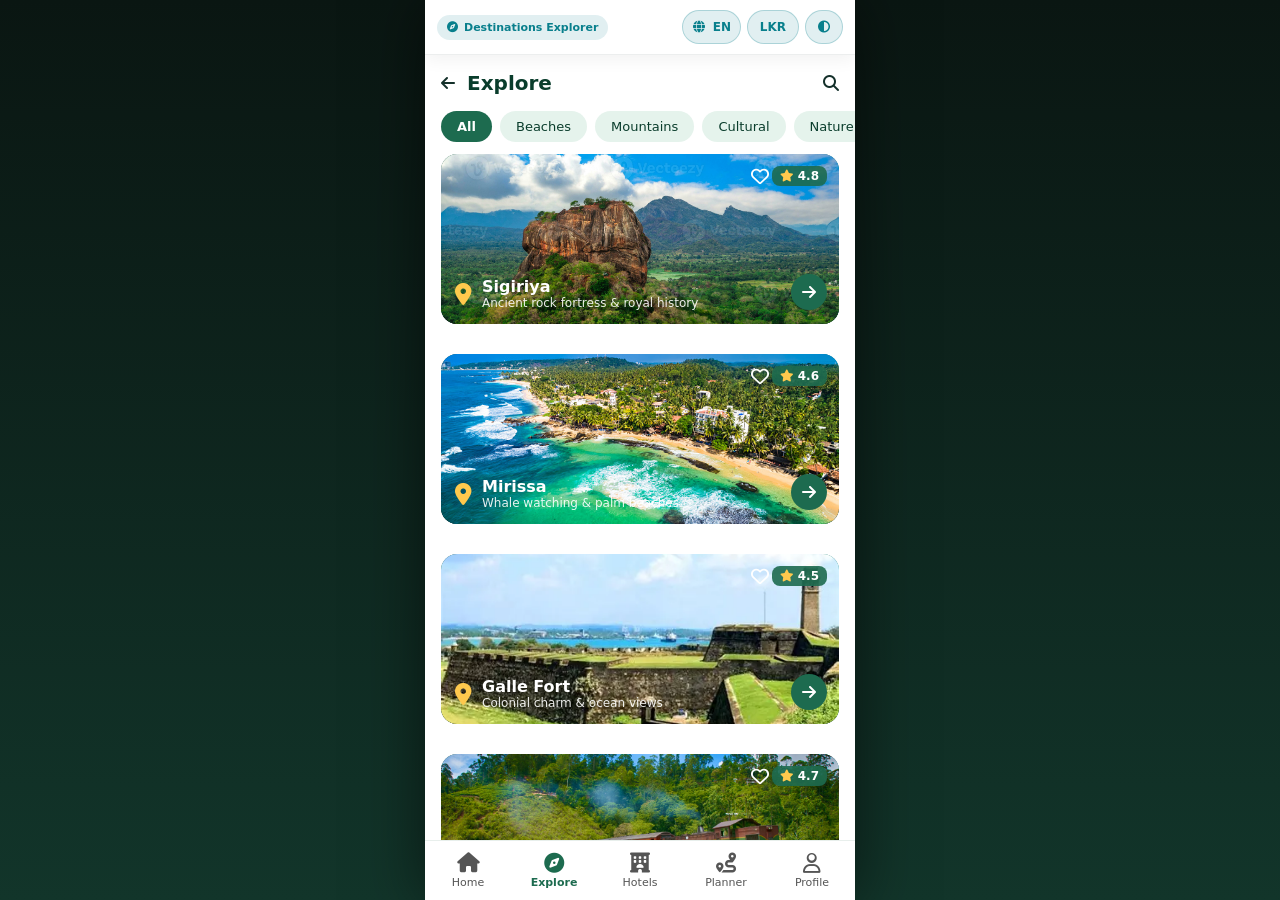
==== explore.html @ dbcfeb37 "Add files via upload" ====
<!DOCTYPE html>
<html lang="en">

<head>
  <meta charset="UTF-8">
  <meta name="viewport" content="width=device-width, initial-scale=1.0">
  <title>Explore Sri Lanka</title>
  <link rel="stylesheet" href="https://cdnjs.cloudflare.com/ajax/libs/font-awesome/6.5.1/css/all.min.css">
  <link rel="stylesheet" href="stylego.css">
</head>

<body>
  <div class="app">
<div class="sys-utility-bar">
  <div class="sys-alert"><i class="fa-solid fa-compass"></i>Destinations Explorer</div>
  <div class="sys-utility-controls">
    <label class="sys-select">
      <i class="fa-solid fa-globe"></i>
      <select id="langSelect" onchange="setLanguage(this.value)" aria-label="Language">
        <option value="en">EN</option>
        <option value="si">සිං</option>
        <option value="ta">த</option>
      </select>
    </label>
        <button class="sys-btn sys-curr-btn" onclick="toggleCurrency()">LKR</button>
        <button class="sys-btn" onclick="toggleDarkMode()"><i class="fa-solid fa-circle-half-stroke"></i></button>
      </div>
    </div>

    <main class="screen">
      <header class="page-header">
        <a href="index.html"><i class="fa-solid fa-arrow-left"></i></a>
        <h2 data-i18n="explore">Explore Sri Lanka</h2>
        <a href="#" id="searchBtn"><i class="fa-solid fa-magnifying-glass"></i></a>
      </header>

      <!-- Category Filter Chips -->
      <div class="chips" id="exploreFilterChips">
        <button class="chip active" onclick="filterDestinations('all', this)">All</button>
        <button class="chip" onclick="filterDestinations('beaches', this)">Beaches</button>
        <button class="chip" onclick="filterDestinations('mountains', this)">Mountains</button>
        <button class="chip" onclick="filterDestinations('cultural', this)">Cultural</button>
        <button class="chip" onclick="filterDestinations('nature', this)">Nature</button>
      </div>

      <!-- Destinations List Container -->
      <section class="list" id="exploreList"></section>
    </main>

    <!-- Bottom Navigation -->
    <nav class="bottom-nav">
      <a href="index.html"><i class="fa-solid fa-house"></i><span data-i18n="home">Home</span></a>
      <a href="explore.html" class="active"><i class="fa-solid fa-compass"></i><span data-i18n="explore">Explore</span></a>
      <a href="hotel.html"><i class="fa-solid fa-hotel"></i><span data-i18n="hotels">Hotels</span></a>
      <a href="planner.html"><i class="fa-solid fa-route"></i><span data-i18n="planner">Planner</span></a>
      <a href="profile.html"><i class="fa-regular fa-user"></i><span data-i18n="profile">Profile</span></a>
    </nav>
  </div>

  <script src="translations.js"></script>
  <script src="app.js"></script>
  <script>
    const destinationsData = [
      { name: "Sigiriya", category: "cultural", rating: "4.8", desc: "Ancient rock fortress & royal history", img: ".//images/ssg.jpg", link: "places detail.html" },
      { name: "Mirissa", category: "beaches", rating: "4.6", desc: "Whale watching & palm beaches", img: ".//images/miris.jpg", link: "#" },
      { name: "Galle Fort", category: "cultural", rating: "4.5", desc: "Colonial charm & ocean views", img: ".//images/glft.webp", link: "#" },
      { name: "Ella Nine Arch", category: "mountains", rating: "4.7", desc: "Hike, scenic train & tea hills", img: ".//images/ellao.avif", link: "#" },
      { name: "Yala National Park", category: "nature", rating: "4.9", desc: "Leopard safaris & wilderness", img: ".//images/yalao.jpg", link: "#" }
    ];

    let currentExploreCategory = 'all';

    function filterDestinations(category, btnElement) {
      currentExploreCategory = category;

      // Update active pill button styling
      document.querySelectorAll('#exploreFilterChips .chip').forEach(btn => btn.classList.remove('active'));
      if (btnElement) btnElement.classList.add('active');

      renderDestinations();
    }

    function renderDestinations() {
      const container = document.getElementById('exploreList');
      container.innerHTML = '';

      const filtered = currentExploreCategory === 'all'
        ? destinationsData
        : destinationsData.filter(d => d.category === currentExploreCategory);

      if (filtered.length === 0) {
        container.innerHTML = '<p class="empty">No destinations found for this category.</p>';
        return;
      }

      filtered.forEach(d => {
        const card = document.createElement('article');
        card.className = 'dest-card';
        if (d.link !== '#') {
          card.onclick = () => location.href = d.link;
        }
        card.innerHTML = `
          <img src="${d.img}" alt="${d.name}">
          <a href="#" class="heart" onclick="event.stopPropagation(); this.classList.toggle('saved');"><i class="fa-regular fa-heart"></i></a>
          <span class="rating"><i class="fa-solid fa-star"></i> ${d.rating}</span>
          <div class="info">
            <i class="fa-solid fa-location-dot"></i>
            <div>
              <h3>${d.name}</h3>
              <p>${d.desc}</p>
            </div>
          </div>
          <a href="${d.link}" class="arrow" onclick="event.stopPropagation();"><i class="fa-solid fa-arrow-right"></i></a>
        `;
        container.appendChild(card);
      });
    }

    document.addEventListener('DOMContentLoaded', () => {
      renderDestinations();
    });
  </script>
</body>

</html>
---- stylego.css ----
/* LANKA STAY / LANKA GO - MASTER STYLESHEET */

* {
  box-sizing: border-box;
  margin: 0;
  padding: 0;
}

html,
body {
  margin: 0;
  padding: 0;
  height: 100%;
  scrollbar-width: none !important;
  -ms-overflow-style: none !important;
  background-color: black !important;
  overflow: hidden;
}

html::-webkit-scrollbar,
body::-webkit-scrollbar {
  display: none !important;
  width: 0 !important;
}

body {
  font-family: 'Segoe UI', system-ui, -apple-system, sans-serif;
  background: #0b1d16;
  color: #14302a;
}

a {
  color: inherit;
  text-decoration: none;
}

button {
  font: inherit;
  border: 0;
  background: none;
  cursor: pointer;
}

/* App Wrapper & Mobile Frame */
.app {
  max-width: 430px;
  width: 100%;
  height: 100vh;
  height: 100dvh;
  margin: 0 auto;
  background: #ffffff;
  display: flex;
  flex-direction: column;
  overflow: hidden;
  position: relative;
  box-shadow: 0 0 30px rgba(0, 0, 0, 0.5);
  transition: background 0.3s, color 0.3s;
}

/* Comprehensive Dark Mode Overrides */
.app.dark-mode {
  background: #121c17 !important;
  color: #e2f1ea !important;
}

.app.dark-mode .page-header h2,
.app.dark-mode .section-title h3,
.app.dark-mode .me h2,
.app.dark-mode .loc-section-title,
.app.dark-mode .loc-form-group label,
.app.dark-mode .loc-stat-item strong {
  color: #ffffff !important;
}

.app.dark-mode .categories,
.app.dark-mode .menu-item,
.app.dark-mode .loc-section,
.app.dark-mode .loc-stats-bar,
.app.dark-mode .loc-hotel-card,
.app.dark-mode .place-card,
.app.dark-mode .dest-card-new {
  background: #1a2821 !important;
  border-color: #2a3d33 !important;
  color: #e2f1ea !important;
}

.app.dark-mode .dest-details-box h3,
.app.dark-mode .loc-hotel-info h3 {
  color: #ffffff !important;
}

.app.dark-mode .loc-input-field {
  background: #24382e !important;
  color: #ffffff !important;
  border-color: #355243 !important;
}

.app.dark-mode .bottom-nav {
  background: #14201a !important;
  border-top-color: #24352b !important;
}

.app.dark-mode .bottom-nav a {
  color: #9cbcae !important;
}

.app.dark-mode .bottom-nav a.active {
  color: #3ddc97 !important;
}

.app.dark-mode .search-pill {
  background: #1a2821 !important;
  color: #ffffff !important;
}

.app.dark-mode .search-pill input {
  color: #ffffff !important;
  background: transparent !important;
}

.app.dark-mode .chip {
  background: #24382e !important;
  color: #a8d5c2 !important;
}

.app.dark-mode .chip.active {
  background: #1d6b4f !important;
  color: #ffffff !important;
}

.app.dark-mode .ai-fullwidth-banner {
  background: #1a2821 !important;
  border-color: #2a3d33 !important;
  color: #a8d5c2 !important;
}

.app.dark-mode .ai-title {
  color: #3ddc97 !important;
}

.app.dark-mode .chat-window {
  background: #121c17 !important;
  color: #ffffff !important;
}

.app.dark-mode .msg-bot {
  background: #1a2821 !important;
  color: #ffffff !important;
}

.screen {
  flex: 1;
  overflow-y: auto;
  overflow-x: hidden;
  padding-bottom: 90px;
  scrollbar-width: none;
  -ms-overflow-style: none;
}

.screen::-webkit-scrollbar {
  display: none;
}

/* Top System Utility Header */
.sys-utility-bar {
  background: rgba(255, 255, 255, 0.92);
  color: #14302a;
  padding: 10px 12px;
  font-family: 'Segoe UI', system-ui, sans-serif;
  display: flex;
  justify-content: space-between;
  align-items: center;
  gap: 8px;
  z-index: 100;
  border-bottom: 1px solid rgba(20, 48, 42, 0.08);
  box-shadow: 0 4px 18px rgba(0, 0, 0, 0.06);
  backdrop-filter: blur(14px);
  -webkit-backdrop-filter: blur(14px);
  transition: background 0.3s, color 0.3s;
}

.sys-alert {
  display: flex;
  align-items: center;
  gap: 6px;
  padding: 6px 10px;
  border-radius: 999px;
  background: rgba(8, 127, 140, 0.12);
  color: #087f8c;
  font-size: 11px;
  font-weight: 700;
  white-space: nowrap;
  min-width: 0;
  overflow: hidden;
  text-overflow: ellipsis;
}

.sys-utility-controls {
  display: flex;
  gap: 6px;
  align-items: center;
}

/* Pill buttons */
.sys-btn,
.sys-select {
  height: 34px;
  border-radius: 999px;
  border: 1px solid rgba(8, 127, 140, 0.25);
  background: rgba(8, 127, 140, 0.12);
  color: #087f8c;
  font-size: 12px;
  font-weight: 700;
  display: flex;
  align-items: center;
  justify-content: center;
  cursor: pointer;
  transition: 0.2s;
}

.sys-btn { padding: 0 12px; }
.sys-select { padding: 0 6px 0 10px; gap: 6px; }

.sys-btn:hover,
.sys-select:hover {
  background: #087f8c;
  color: #ffffff;
  transform: translateY(-1px);
  box-shadow: 0 4px 12px rgba(8, 127, 140, 0.35);
}

.sys-btn:active { transform: scale(0.94); }

.sys-select select {
  background: transparent;
  border: 0;
  outline: 0;
  color: inherit;
  font: inherit;
  cursor: pointer;
}

.sys-theme-btn { width: 34px; padding: 0; font-size: 14px; }

/* Sun in light mode, moon in dark mode */
.sys-theme-btn .fa-moon { display: none; }
.app.dark-mode .sys-theme-btn .fa-sun { display: none; }
.app.dark-mode .sys-theme-btn .fa-moon { display: block; }

/* Language list: nicer rows (all browsers) */
.sys-select select option {
  padding: 10px 14px;
  font-size: 13px;
  font-weight: 600;
  background: #ffffff;
  color: #14302a;
}

/* Language list: rounded card (Chrome / Edge 135+) */
@supports (appearance: base-select) {
  .sys-select select,
  .sys-select select::picker(select) {
    appearance: base-select;
  }

  .sys-select select::picker-icon {
    color: inherit;
    font-size: 11px;
    transition: rotate 0.25s;
  }

  .sys-select select:open::picker-icon { rotate: 180deg; }

  .sys-select select::picker(select) {
    margin-top: 12px;
    min-width: 170px;
    padding: 6px;
    background: #ffffff;
    border: 1px solid rgba(8, 127, 140, 0.18);
    border-radius: 16px;
    box-shadow: 0 14px 34px rgba(0, 0, 0, 0.2);
  }

  .sys-select select option {
    display: flex;
    align-items: center;
    gap: 10px;
    padding: 10px 12px;
    border-radius: 12px;
    background: transparent;
    cursor: pointer;
    transition: background 0.15s;
  }

  .sys-select select option:hover,
  .sys-select select option:focus { background: rgba(8, 127, 140, 0.1); }

  .sys-select select option:checked {
    background: rgba(8, 127, 140, 0.16);
    color: #087f8c;
  }

  .sys-select select option::checkmark {
    order: 2;
    margin-left: auto;
    color: #087f8c;
  }
}

/* Dark mode */
.app.dark-mode .sys-utility-bar {
  background: rgba(20, 32, 26, 0.92) !important;
  color: #e2f1ea;
  border-bottom-color: #24352b;
  box-shadow: 0 4px 18px rgba(0, 0, 0, 0.4);
}

.app.dark-mode .sys-alert,
.app.dark-mode .sys-btn,
.app.dark-mode .sys-select {
  background: rgba(61, 220, 151, 0.14);
  border-color: rgba(61, 220, 151, 0.3);
  color: #3ddc97;
}

.app.dark-mode .sys-btn:hover,
.app.dark-mode .sys-select:hover {
  background: #3ddc97;
  color: #0b1d16;
  box-shadow: 0 4px 12px rgba(61, 220, 151, 0.35);
}

.app.dark-mode .sys-select select option {
  background: #14201a;
  color: #e2f1ea;
}

@supports (appearance: base-select) {
  .app.dark-mode .sys-select select::picker(select) {
    background: #14201a;
    border-color: rgba(61, 220, 151, 0.25);
    box-shadow: 0 14px 34px rgba(0, 0, 0, 0.6);
  }

  .app.dark-mode .sys-select select option { background: transparent; }

  .app.dark-mode .sys-select select option:hover,
  .app.dark-mode .sys-select select option:focus { background: rgba(61, 220, 151, 0.12); }

  .app.dark-mode .sys-select select option:checked {
    background: rgba(61, 220, 151, 0.2);
    color: #3ddc97;
  }

  .app.dark-mode .sys-select select option::checkmark { color: #3ddc97; }
}

/* Home Hero */
.hero {
  position: relative;
  height: 350px;
  padding: 16px 20px 0;
  color: #ffffff;
  background-color: #1d6b4f;
  background-image: linear-gradient(#0a3d2c99, #0a3d2c00 35%, #052a1ccc 85%), url("./images/bgcc.png");
  background-size: cover;
  background-position: center;
}

.top-bar {
  display: flex;
  align-items: center;
  gap: 10px;
}

.logo-icon {
  font-size: 34px;
  color: #ffc94d;
}

.brand {
  flex: 1;
}

.brand h1 {
  font-size: 26px;
  font-weight: 800;
}

.brand h1 span {
  color: #3ddc97;
}

.brand small {
  font-size: 11px;
  opacity: 0.9;
}

.icon-btn {
  width: 40px;
  height: 40px;
  border-radius: 50%;
  background: rgba(3, 11, 8, 0.6);
  color: #ffffff;
  display: grid;
  place-items: center;
  font-size: 17px;
}

.kicker {
  margin-top: 50px;
  font-size: 13px;
  font-weight: 700;
  letter-spacing: 1px;
}

.kicker::before {
  content: "";
  display: inline-block;
  width: 18px;
  height: 2px;
  background: #ffc94d;
  margin-right: 8px;
  vertical-align: middle;
}

.hero h2 {
  font-size: 24px;
  line-height: 1.2;
  margin: 6px 0;
  word-wrap: break-word;
}

.hero h2 span {
  color: #3ddc97;
}

.hero p {
  font-size: 13px;
  opacity: 0.9;
}

/* Search Pill */
.search-pill {
  position: absolute;
  left: 16px;
  right: 16px;
  bottom: -24px;
  display: flex;
  align-items: center;
  gap: 12px;
  background: #ffffff;
  color: black;
  padding: 8px 8px 8px 18px;
  border-radius: 40px;
  box-shadow: 0 8px 24px rgba(10, 61, 44, 0.25);
  z-index: 10;
}

.search-pill input {
  flex: 1;
  min-width: 0;
  border: 0;
  outline: 0;
  font-size: 14px;
}

.search-pill button {
  width: 40px;
  height: 40px;
  border-radius: 50%;
  background: #f44336;
  color: #ffffff;
  font-size: 16px;
}

.search-pill button:hover {
  transform: translateY(-2px);
  background: #6d1b16;
}

/* Content */
.content {
  padding: 44px 16px 20px;
}

.categories {
  display: flex;
  justify-content: space-between;
  padding: 14px 6px;
  border: 1px solid #e8efec;
  border-radius: 18px;
  box-shadow: 0 2px 12px rgba(0, 0, 0, 0.06);
}

.categories a {
  flex: 1;
  display: flex;
  flex-direction: column;
  align-items: center;
  gap: 6px;
  font-size: 11px;
  text-align: center;
}

.box {
  width: 46px;
  height: 46px;
  border-radius: 14px;
  color: #ffffff;
  display: grid;
  place-items: center;
  font-size: 20px;
}

.box:hover {
  transform: translateY(-2px);
}

.green {
  background: #f44336;
}

.blue {
  background: #e91e63;
}

.orange {
  background: #9c27b0;
}

.purple {
  background: #673ab7;
}

.leaf {
  background: #3f51b5;
}

.section-title {
  display: flex;
  justify-content: space-between;
  align-items: center;
  margin: 20px 0 10px;
}

.section-title h3 {
  font-size: 17px;
  color: #0d2b20;
}

.section-title a {
  font-size: 12px;
  font-weight: 700;
  color: #0b7a4f;
}

/* Button Plan Your Trip */
.button-container {
  display: flex;
  justify-content: center;
  align-items: center;
  margin: 20px 0;
}

.plan-btn {
  background: #f44336;
  color: white;
  border: none;
  padding: 14px 28px;
  font-size: 16px;
  font-weight: 600;
  border-radius: 50px;
  display: flex;
  align-items: center;
  gap: 10px;
  box-shadow: 0 4px 15px rgba(8, 127, 140, 0.30);
  transition: all 0.3s ease;
  width: 100%;
  justify-content: center;
}

.plan-btn:hover {
  transform: translateY(-2px);
  background: #6d1b16;
}

/* Weather Widget */
.weather-section {
  margin: 15px 0;
  display: flex;
  justify-content: center;
  width: 100%;
}

.weather-widget {
  background: linear-gradient(135deg, rgb(92, 92, 222), rgb(21, 180, 234));
  color: white;
  display: flex;
  align-items: center;
  padding: 12px 20px;
  border-radius: 25px;
  box-shadow: 0 6px 16px rgba(8, 127, 140, 0.25);
  gap: 15px;
  width: 100%;
}

.weather-icon i {
  font-size: 32px;
  color: #ffd700;
}

.weather-info h3 {
  margin: 0;
  font-size: 13px;
  font-weight: 500;
  opacity: 0.9;
}

.weather-info p {
  margin: 2px 0 0 0;
  font-size: 20px;
  font-weight: bold;
}

#weather-desc {
  font-size: 11px;
  text-transform: capitalize;
  opacity: 0.9;
}

/* AI / ML Banner */
.ai-fullwidth-banner {
  width: 100%;
  background: white;
  padding: 24px 16px;
  text-align: center;
  color: black;
  border-radius: 20px;
  box-sizing: border-box;
  margin: 20px 0;
  border: 1px solid white;
}

.ai-banner-content {
  display: flex;
  flex-direction: column;
  align-items: center;
  gap: 12px;
}

.ai-title {
  font-size: 18px;
  font-weight: 800;
  margin: 0;
  text-transform: uppercase;
  color: black;
}

.ai-chip-icon {
  width: 50px;
  height: 50px;
  background: black;
  color: #ffffff;
  border-radius: 14px;
  display: flex;
  justify-content: center;
  align-items: center;
  font-size: 24px;
  animation: float 3s ease-in-out infinite;
}

.ai-subtitle {
  font-size: 12px;
  margin: 0;
  line-height: 1.5;
  color: black;
}

.ai-action-btn {
  background-color: #f44336;
  color: #ffffff;
  border: none;
  padding: 10px 24px;
  font-size: 14px;
  font-weight: 700;
  border-radius: 50px;
  cursor: pointer;
  display: flex;
  align-items: center;
  gap: 8px;
  box-shadow: 0 4px 12px rgba(29, 107, 79, 0.3);
}

.ai-action-btn:hover {
  transform: translateY(-2px);
  background: #6d1b16;
}

@keyframes float {
  0% {
    transform: translateY(0px);
  }

  50% {
    transform: translateY(-6px);
  }

  100% {
    transform: translateY(0px);
  }
}

/* Explore & Cards */
.page-header {
  display: flex;
  align-items: center;
  gap: 12px;
  padding: 16px 16px 8px;
}

.page-header h2 {
  flex: 1;
  font-size: 20px;
  color: #0a3d2c;
}

.chips {
  display: flex;
  gap: 8px;
  overflow-x: auto;
  padding: 8px 16px 12px;
  scrollbar-width: none;
}

.chip {
  padding: 8px 16px;
  border-radius: 20px;
  background: #e5f3ec;
  color: #0a3d2c;
  font-size: 13px;
  white-space: nowrap;
}

.chip.active {
  background: #1d6b4f;
  color: #ffffff;
  font-weight: 700;
}

.list {
  padding: 0 16px 16px;
  display: flex;
  flex-direction: column;
  gap: 16px;
}

.dest-card {
  position: relative;
  height: 170px;
  margin-bottom: 14px;
  border-radius: 16px;
  overflow: hidden;
  color: #ffffff;
  background: linear-gradient(135deg, #14573f, #087f8c);
}

.dest-card img {
  position: absolute;
  inset: 0;
  width: 100%;
  height: 100%;
  object-fit: cover;
}

.dest-card::after {
  content: "";
  position: absolute;
  inset: 0;
  background: linear-gradient(transparent 30%, rgba(0, 0, 0, 0.8));
}

.dest-card>* {
  position: relative;
  z-index: 1;
}

.dest-card .heart {
  position: absolute;
  top: 12px;
  right: 70px;
  font-size: 18px;
  color: #ffffff;
}

.dest-card .heart.saved {
  color: #ef4444;
}

.dest-card .rating {
  position: absolute;
  top: 12px;
  right: 12px;
  padding: 3px 8px;
  border-radius: 8px;
  background: rgba(29, 107, 79, 0.9);
  font-size: 12px;
  font-weight: 700;
}

.dest-card .rating i {
  color: #ffc94d;
}

.dest-card .info {
  position: absolute;
  left: 14px;
  bottom: 14px;
  right: 64px;
  display: flex;
  align-items: center;
  gap: 10px;
}

.dest-card .info>i {
  font-size: 22px;
  color: #ffc94d;
}

.dest-card h3 {
  font-size: 16px;
}

.dest-card p {
  font-size: 12px;
  opacity: 0.9;
}

.dest-card .arrow {
  position: absolute;
  right: 12px;
  bottom: 14px;
  width: 36px;
  height: 36px;
  border-radius: 50%;
  background: #1d6b4f;
  display: grid;
  place-items: center;
  color: white;
}

/* New structured card style for hotels where details are displayed UNDER the photo */
.dest-card-new {
  background: #ffffff;
  border: 1px solid #e8efec;
  border-radius: 16px;
  overflow: hidden;
  box-shadow: 0 4px 12px rgba(0, 0, 0, 0.05);
  display: flex;
  flex-direction: column;
}

.dest-img-wrapper {
  position: relative;
  width: 100%;
  height: 170px;
}

.dest-img-wrapper img {
  width: 100%;
  height: 100%;
  object-fit: cover;
}

.dest-details-box {
  padding: 14px;
  display: flex;
  flex-direction: column;
  gap: 6px;
  background: #ffffff;
  color: #14302a;
  position: relative;
}

.dest-details-header {
  display: flex;
  justify-content: space-between;
  align-items: flex-start;
}

.dest-details-box h3 {
  font-size: 16px;
  color: #0d2b20;
  margin-bottom: 2px;
}

.dest-details-box p {
  font-size: 12px;
  color: #555;
  line-height: 1.4;
}

.dest-footer-row {
  display: flex;
  justify-content: space-between;
  align-items: center;
  margin-top: 6px;
  border-top: 1px solid #eee;
  padding-top: 8px;
}

.book-action-btn {
  background: #1d6b4f;
  color: white;
  border: none;
  padding: 6px 14px;
  border-radius: 8px;
  font-size: 12px;
  font-weight: 600;
  cursor: pointer;
}

.book-action-btn:hover {
  background: #14573f;
}

.trip-score-badge {
  position: absolute;
  top: 12px;
  left: 12px;
  background: #087f8c;
  color: #fff;
  padding: 4px 8px;
  border-radius: 8px;
  font-size: 11px;
  font-weight: 700;
  z-index: 2;
}

.monsoon-warning {
  background: #1d6b4f;
  border: 1px solid #3ddc97;
  color: #ffffff;
  font-size: 11px;
  padding: 8px 12px;
  border-radius: 10px;
  margin-bottom: 12px;
  display: flex;
  align-items: center;
  gap: 8px;
}

/* Location Details Page Styles */
.loc-hero {
  height: 280px;
  background-size: cover;
  background-position: center;
  position: relative;
  border-radius: 0 0 24px 24px;
}

.loc-hero-overlay {
  height: 100%;
  background: linear-gradient(to bottom, rgba(0, 0, 0, 0.3) 0%, rgba(0, 0, 0, 0.85) 100%);
  display: flex;
  flex-direction: column;
  justify-content: space-between;
  padding: 16px;
  border-radius: 0 0 24px 24px;
}

.loc-top-nav {
  display: flex;
  justify-content: space-between;
}

.loc-icon-btn {
  background: rgba(255, 255, 255, 0.3);
  backdrop-filter: blur(5px);
  border: none;
  color: white;
  width: 36px;
  height: 36px;
  border-radius: 50%;
  cursor: pointer;
  font-size: 1rem;
  display: flex;
  align-items: center;
  justify-content: center;
}

.loc-hero-content {
  color: white;
}

.loc-rating-badge {
  background: #1d6b4f;
  padding: 4px 10px;
  border-radius: 20px;
  font-size: 0.75rem;
  display: inline-block;
  margin-bottom: 6px;
  font-weight: 600;
}

.loc-title-text {
  font-size: 1.8rem;
  margin-bottom: 2px;
}

.loc-subtitle-text {
  font-size: 0.85rem;
  opacity: 0.9;
}

.loc-container {
  padding: 16px;
}

.loc-stats-bar {
  background: white;
  display: flex;
  justify-content: space-between;
  padding: 14px;
  border-radius: 16px;
  box-shadow: 0 4px 12px rgba(0, 0, 0, 0.05);
  margin-bottom: 16px;
  border: 1px solid #e8efec;
}

.loc-stat-item {
  text-align: center;
  display: flex;
  flex-direction: column;
  align-items: center;
  flex: 1;
  border-right: 1px solid #eee;
}

.loc-stat-item:last-child {
  border-right: none;
}

.loc-stat-item i {
  color: #1d6b4f;
  font-size: 1.1rem;
  margin-bottom: 4px;
}

.loc-stat-item span {
  font-size: 0.7rem;
  color: #777;
}

.loc-stat-item strong {
  font-size: 0.8rem;
  color: #222;
}

.loc-section {
  background: white;
  padding: 18px;
  border-radius: 16px;
  margin-bottom: 16px;
  box-shadow: 0 2px 10px rgba(0, 0, 0, 0.03);
  border: 1px solid #e8efec;
}

.loc-section-title {
  font-size: 1.1rem;
  margin-bottom: 10px;
  color: #0d2b20;
}

.loc-form-group {
  margin-bottom: 12px;
}

.loc-form-group label {
  display: block;
  margin-bottom: 4px;
  font-size: 0.85rem;
  font-weight: 600;
  color: #333;
}

.loc-input-field {
  width: 100%;
  padding: 10px 12px;
  border: 1px solid #ccc;
  border-radius: 8px;
  font-size: 0.9rem;
  outline: none;
}

.loc-primary-btn {
  background: #1d6b4f;
  color: white;
  border: none;
  padding: 12px;
  border-radius: 10px;
  font-size: 0.95rem;
  font-weight: 600;
  width: 100%;
  cursor: pointer;
}

.loc-hotels-grid {
  display: flex;
  flex-direction: column;
  gap: 12px;
}

.loc-hotel-card {
  display: flex;
  background: #fff;
  border: 1px solid #eee;
  border-radius: 12px;
  overflow: hidden;
}

.loc-hotel-img {
  width: 110px;
  height: 110px;
  object-fit: cover;
}

.loc-hotel-info {
  padding: 10px;
  flex: 1;
}

.loc-hotel-info h3 {
  font-size: 0.95rem;
  margin-bottom: 4px;
}

.loc-hotel-price {
  color: #1d6b4f;
  font-weight: bold;
  font-size: 0.85rem;
}

.loc-hotel-tag {
  font-size: 0.65rem;
  padding: 2px 6px;
  border-radius: 4px;
  display: inline-block;
  margin-bottom: 4px;
  font-weight: bold;
}

/* Profile / Saved Page */
.me {
  display: flex;
  align-items: center;
  gap: 14px;
  padding: 20px 16px;
}

.avatar {
  width: 64px;
  height: 64px;
  border-radius: 50%;
  object-fit: cover;
  background: #1d6b4f;
}

.me small {
  color: #0b7a4f;
}

.menu-item {
  display: flex;
  align-items: center;
  gap: 12px;
  margin: 0 16px 10px;
  padding: 12px 14px;
  border: 1px solid #e8efec;
  border-radius: 14px;
  font-weight: 600;
  font-size: 13px;
  background: #ffffff;
}

.empty {
  text-align: center;
  color: #6f817b;
  padding: 60px 20px;
  font-size: 14px;
}

/* Chatbot Floating Widget */
.chat-fab {
  position: absolute;
  bottom: 75px;
  right: 16px;
  width: 48px;
  height: 48px;
  border-radius: 50%;
  background: #087f8c;
  color: white;
  display: grid;
  place-items: center;
  font-size: 20px;
  box-shadow: 0 4px 15px rgba(0, 0, 0, 0.3);
  cursor: pointer;
  z-index: 101;
}

.chat-modal {
  position: absolute;
  inset: 0;
  background: rgba(0, 0, 0, 0.6);
  z-index: 200;
  display: none;
  justify-content: center;
  align-items: flex-end;
}

.chat-window {
  background: #ffffff;
  width: 100%;
  height: 75%;
  border-radius: 20px 20px 0 0;
  display: flex;
  flex-direction: column;
  overflow: hidden;
}

.chat-header {
  background: #1d6b4f;
  color: white;
  padding: 14px 16px;
  display: flex;
  justify-content: space-between;
  align-items: center;
  font-weight: bold;
}

.chat-messages {
  flex: 1;
  padding: 14px;
  overflow-y: auto;
  display: flex;
  flex-direction: column;
  gap: 10px;
  font-size: 13px;
}

.msg-bot {
  background: #e5f3ec;
  color: #0a3d2c;
  padding: 8px 12px;
  border-radius: 12px 12px 12px 0;
  max-width: 80%;
}

.msg-user {
  background: #087f8c;
  color: white;
  padding: 8px 12px;
  border-radius: 12px 12px 0 12px;
  align-self: flex-end;
  max-width: 80%;
}

.chat-input-bar {
  display: flex;
  padding: 10px;
  border-top: 1px solid #eee;
  gap: 8px;
}

.chat-input-bar input {
  flex: 1;
  padding: 8px 12px;
  border: 1px solid #ccc;
  border-radius: 20px;
  font-size: 13px;
}

.chat-input-bar button {
  background: #1d6b4f;
  color: white;
  border: none;
  padding: 8px 14px;
  border-radius: 20px;
  font-size: 13px;
}

/* Bottom Navigation */
.bottom-nav {
  position: absolute;
  bottom: 0;
  left: 0;
  right: 0;
  height: 60px;
  display: flex;
  justify-content: space-around;
  align-items: center;
  border-top: 1px solid #e8efec;
  background: #ffffff;
  z-index: 150;
}


.bottom-nav a {
  flex: 1;
  display: flex;
  flex-direction: column;
  align-items: center;
  gap: 3px;
  font-size: 11px;
  color: #555;
}

.bottom-nav a i {
  font-size: 20px;
}

.bottom-nav a.active {
  color: #1d6b4f;
  font-weight: 700;
}

/* 3D Gallery Scoped Styles */
.gallery-section {
  position: relative;
  width: 100%;
  max-width: 100%;
  height: 360px;
  margin: 10px 0;
  display: flex;
  flex-direction: column;
  align-items: center;
  justify-content: center;
  overflow: hidden;
}

.gallery-section .header-text h2 {
  font-size: 2rem;
  font-weight: 900;
  letter-spacing: 4px;
  color: rgba(29, 107, 79, 0.2);
  margin-bottom: -15px;
  text-transform: uppercase;
  user-select: none;
}

.app.dark-mode .gallery-section .header-text h2 {
  color: rgba(255, 255, 255, 0.15);
}

.gallery-section .carousel-track {
  position: relative;
  width: 100%;
  height: 240px;
  display: flex;
  justify-content: center;
  align-items: center;
  perspective: 1000px;
}

.gallery-section .card {
  position: absolute;
  width: 150px;
  height: 210px;
  border-radius: 14px;
  overflow: hidden;
  box-shadow: 0 10px 25px rgba(0, 0, 0, 0.3);
  transition: transform 0.5s ease-in-out, opacity 0.5s ease-in-out, z-index 0.5s;
  cursor: pointer;
}

.gallery-section .card img {
  width: 100%;
  height: 100%;
  object-fit: cover;
}

.gallery-section .card[data-pos="0"] {
  transform: translateX(0) scale(1.1);
  z-index: 10;
  opacity: 1;
}

.gallery-section .card[data-pos="1"] {
  transform: translateX(110px) scale(0.85);
  z-index: 5;
  opacity: 0.85;
}

.gallery-section .card[data-pos="-1"] {
  transform: translateX(-110px) scale(0.85);
  z-index: 5;
  opacity: 0.85;
}

.gallery-section .card[data-pos="2"] {
  transform: translateX(170px) scale(0.7);
  z-index: 2;
  opacity: 0.4;
}

.gallery-section .card[data-pos="-2"] {
  transform: translateX(-170px) scale(0.7);
  z-index: 2;
  opacity: 0.4;
}

.gallery-section .card[data-pos="hidden"] {
  transform: translateX(0) scale(0.5);
  z-index: 0;
  opacity: 0;
}

.gallery-section .nav-arrow {
  position: absolute;
  top: 50%;
  transform: translateY(-100%);
  width: 36px;
  height: 36px;
  background: #f44336;
  border: none;
  border-radius: 50%;
  font-size: 1rem;
  font-weight: bold;
  color: #fff;
  cursor: pointer;
  z-index: 20;
  display: grid;
  place-items: center;
  transition: background 0.3s;
}

.gallery-section .nav-arrow:hover {
  background: grey;
}

.gallery-section .nav-arrow.left {
  left: 10px;
}

.gallery-section .nav-arrow.right {
  right: 10px;
}

.gallery-section .member-info {
  text-align: center;
  margin-top: 10px;
}

.gallery-section .member-name {
  font-size: 1.3rem;
  font-weight: 700;
}

.gallery-section .member-role {
  font-size: 0.75rem;
  font-weight: 600;
  color: black;
  letter-spacing: 2px;
  margin-top: 2px;
  text-transform: uppercase;
}

.app.dark-mode .gallery-section .member-role {
  color: #3ddc97;
}

.gallery-section .dots {
  display: flex;
  gap: 6px;
  margin-top: 12px;
}

.gallery-section .dot {
  width: 7px;
  height: 7px;
  background: rgba(0, 0, 0, 0.2);
  border-radius: 50%;
  cursor: pointer;
  transition: background 0.3s, transform 0.3s;
}

.app.dark-mode .gallery-section .dot {
  background: rgba(255, 255, 255, 0.3);
}

.gallery-section .dot.active {
  background: black;
  transform: scale(1.3);
}

.app.dark-mode .gallery-section .dot.active {
  background: #3ddc97;
}

/* hide scroller bar */
::-webkit-scrollbar {
  display: none;
}

* {
  scrollbar-width: none;
  -ms-overflow-style: none;
}

.mobile-screen {
  overflow-y: auto;
  scrollbar-width: none;
  -ms-overflow-style: none;
}

.mobile-screen::-webkit-scrollbar {
  display: none;
}

/* Destination Header & Details Section */
.dest-header-section {
  padding: 24px 16px;
  background: #f8faf9;
  font-family: 'Segoe UI', system-ui, -apple-system, sans-serif;
}

/* Top Intro Header */
.dest-intro-box {
  text-align: center;
  margin-bottom: 28px;
}

.dest-main-title {
  font-family: 'Georgia', serif;
  font-size: 26px;
  font-weight: 700;
  color: #1a3c34;
  line-height: 1.3;
  margin-bottom: 12px;
}

.dest-main-title span {
  color: #c89b3c;
  /* Elegant Gold accent */
}

.dest-main-desc {
  font-size: 13px;
  color: #556b63;
  line-height: 1.6;
  max-width: 380px;
  margin: 0 auto;
}

/* Detailed Destination Card */
.dest-detail-card {
  background: #ffffff;
  border-radius: 20px;
  padding: 20px 18px;
  box-shadow: 0 4px 20px rgba(0, 0, 0, 0.05);
  border: 1px solid #e2ebe7;
}

.dest-name {
  font-size: 24px;
  font-weight: 800;
  color: #0d2b20;
  margin-bottom: 10px;
  letter-spacing: -0.3px;
}

.dest-bio {
  font-size: 13px;
  color: #637870;
  line-height: 1.55;
  margin-bottom: 20px;
}

/* Meta Info Icons & Labels */
.dest-meta-list {
  display: flex;
  flex-direction: column;
  gap: 12px;
}

.dest-meta-item {
  display: flex;
  align-items: center;
  gap: 14px;
}

.meta-icon-btn {
  width: 44px;
  height: 44px;
  border-radius: 50%;
  background: #0d2b20;
  color: #ffffff;
  display: flex;
  align-items: center;
  justify-content: center;
  font-size: 16px;
  flex-shrink: 0;
}

.meta-text {
  font-size: 12.5px;
  font-weight: 600;
  color: #1d382f;
  line-height: 1.35;
}

/* Dark Mode Overrides */
.app.dark-mode .dest-header-section {
  background: #121c17 !important;
}

.app.dark-mode .dest-main-title,
.app.dark-mode .dest-name,
.app.dark-mode .meta-text {
  color: #ffffff !important;
}

.app.dark-mode .dest-main-desc,
.app.dark-mode .dest-bio {
  color: #a8d5c2 !important;
}

.app.dark-mode .dest-detail-card {
  background: #1a2821 !important;
  border-color: #2a3d33 !important;
}

.app.dark-mode .meta-icon-btn {
  background: #24382e !important;
  color: #3ddc97 !important;
}

/* Elephant Conservation Side-by-Side Section */
.elephant-section {
  padding: 16px;
  width: 100%;
}

.elephant-card {
  display: flex;
  flex-direction: row;
  background: #ffffff;
  border-radius: 20px;
  overflow: hidden;
  box-shadow: 0 4px 18px rgba(0, 0, 0, 0.07);
  border: 1px solid #e2ebe7;
  transition: transform 0.3s ease;
}

/* Left Side Picture Styling */
.elephant-img-wrapper {
  position: relative;
  width: 42%;
  min-width: 140px;
  flex-shrink: 0;
}

.elephant-img-wrapper img {
  width: 100%;
  height: 100%;
  object-fit: cover;
  display: block;
}

/* Right Side Content Styling */
.elephant-content {
  width: 58%;
  padding: 16px;
  display: flex;
  flex-direction: column;
  justify-content: space-between;
}

.elephant-tag {
  font-size: 11px;
  font-weight: 700;
  text-transform: uppercase;
  letter-spacing: 0.8px;
  color: #1d6b4f;
  margin-bottom: 4px;
}

.elephant-title {
  font-size: 18px;
  font-weight: 800;
  color: #0d2b20;
  line-height: 1.25;
  margin-bottom: 8px;
}

.elephant-desc {
  font-size: 12px;
  color: #556b63;
  line-height: 1.5;
  margin-bottom: 14px;
}

/* Footer Section with Icon & Button */
.elephant-footer {
  display: flex;
  flex-direction: column;
  gap: 10px;
}

.elephant-stat {
  display: flex;
  align-items: center;
  gap: 6px;
  font-size: 11px;
  color: #24382e;
}

.elephant-stat i {
  color: black;
  font-size: 13px;
}

.elephant-action-btn {
  background: #f44336;
  color: #ffffff;
  border: none;
  padding: 8px 14px;
  border-radius: 25px;
  font-size: 12px;
  font-weight: 700;
  display: flex;
  align-items: center;
  justify-content: center;
  gap: 6px;
  cursor: pointer;
  transition: background 0.2s ease;
}

.elephant-action-btn:hover {
  transform: translateY(-2px);
  background: #6d1b16;
}

/* Dark Mode Support for LankaStay App */
.app.dark-mode .elephant-card {
  background: #1a2821 !important;
  border-color: #2a3d33 !important;
}

.app.dark-mode .elephant-title {
  color: #ffffff !important;
}

.app.dark-mode .elephant-tag {
  color: #3ddc97 !important;
}

.app.dark-mode .elephant-desc,
.app.dark-mode .elephant-stat {
  color: #a8d5c2 !important;
}

.app.dark-mode .elephant-stat i {
  color: #3ddc97 !important;
}

.app.dark-mode .elephant-action-btn {
  background: #087f8c !important;
}

/* Language select: no arrow, EN aligned with globe */
.sys-select select {
  display: flex;
  align-items: center;
  height: 100%;
  margin: 0;
  padding: 0 2px;
  line-height: 1;
}

/* Chrome / Edge 135+ : hide the triangle */
.sys-select select::picker-icon {
  display: none;
}

/* Older browsers: hide the native arrow */
@supports not (appearance: base-select) {
  .sys-select select {
    -webkit-appearance: none;
    appearance: none;
  }
}

.video-section {
  display: flex;
  align-items: center;
  gap: 14px;
  padding: 0 16px;
  margin: 16px 0;
}
.video-text {
  flex: 1;
  min-width: 0;
}
.video-title {
  font-size: 18px;
  font-weight: 700;
  margin: 0 0 8px;
}
.video-desc {
  font-size: 13px;
  line-height: 1.5;
  opacity: 0.8;
  margin: 0;
}
.video-card {
  width: 45%;
  max-width: 180px;
  aspect-ratio: 9 / 16;
  border-radius: 16px;
  overflow: hidden;
  background: #000;
  box-shadow: 0 4px 14px rgba(0, 0, 0, 0.2);
  flex-shrink: 0;
}
.video-card video {
  width: 100%;
  height: 100%;
  object-fit: cover;
  display: block;
}
.dark-mode .video-title,
.dark-mode .video-desc {
  color: #fff;
}

/* Features & Accuracy Cards Section */
.features-section {
  padding: 20px 16px;
  width: 100%;
}

.features-container {
  display: flex;
  flex-direction: column;
  gap: 16px;
}

.feature-card {
  background: #ffffff;
  border-radius: 20px;
  padding: 24px 20px;
  box-shadow: 0 4px 18px rgba(0, 0, 0, 0.05);
  border: 1px solid #e8efec;
  display: flex;
  flex-direction: column;
  align-items: flex-start;
  transition: transform 0.2s ease, box-shadow 0.2s ease;
}

.feature-card:hover {
  transform: translateY(-2px);
  box-shadow: 0 8px 24px rgba(0, 0, 0, 0.08);
}

/* Icon Box at Top */
.feature-icon-box {
  width: 52px;
  height: 52px;
  border-radius: 14px;
  background: #eef7f3;
  color: #1d6b4f;
  display: flex;
  align-items: center;
  justify-content: center;
  font-size: 22px;
  margin-bottom: 18px;
}

/* Card Header */
.feature-title {
  font-size: 20px;
  font-weight: 700;
  color: #0d2b20;
  margin-bottom: 10px;
  letter-spacing: -0.2px;
}

/* Description Text */
.feature-desc {
  font-size: 13.5px;
  color: #556b63;
  line-height: 1.6;
  margin: 0;
}

/* Dark Mode Overrides for LankaStay App */
.app.dark-mode .feature-card {
  background: #1a2821 !important;
  border-color: #2a3d33 !important;
}

.app.dark-mode .feature-icon-box {
  background: #24382e !important;
  color: #3ddc97 !important;
}

.app.dark-mode .feature-title {
  color: #ffffff !important;
}

.app.dark-mode .feature-desc {
  color: #a8d5c2 !important;
}

/* luxury footer */
.app-footer {
  background-color: #09120e;
  color: #a3b8b0;
  padding: 32px 20px 100px; 
  font-family: 'Segoe UI', system-ui, -apple-system, sans-serif;
  font-size: 13px;
  line-height: 1.6;
}

.footer-logo {
  display: flex;
  align-items: center;
  gap: 12px;
  margin-bottom: 20px;
}

.logo-icon-gold {
  font-size: 36px;
  color: #d4af37;
}

.logo-text h2 {
  font-size: 16px;
  font-weight: 800;
  color: #ffffff;
  letter-spacing: 1px;
  margin: 0;
}

.logo-text small {
  font-size: 9px;
  color: #d4af37;
  letter-spacing: 1.5px;
  display: block;
}

.footer-about-text {
  font-size: 12.5px;
  color: #8fa89e;
  margin-bottom: 14px;
}

.footer-about-text strong {
  color: #ffffff;
}

.footer-social-icons {
  display: flex;
  flex-wrap: wrap;
  gap: 8px;
  margin: 20px 0;
}

.footer-social-icons a {
  width: 34px;
  height: 34px;
  border-radius: 50%;
  background: #14241d;
  color: #ffffff;
  display: grid;
  place-items: center;
  font-size: 13px;
  border: 1px solid #233b30;
  transition: all 0.2s ease;
}

.footer-social-icons a:hover {
  background: #d4af37;
  color: #000000;
}

.footer-partner-badge {
  background: #101c17;
  border: 1px solid #1c3028;
  border-radius: 12px;
  padding: 12px 16px;
  margin-top: 16px;
}

.badge-tag {
  font-size: 9px;
  font-weight: 700;
  color: #d4af37;
  letter-spacing: 1px;
}

.partner-logo-title {
  font-size: 15px;
  font-weight: 800;
  color: #ffffff;
  margin-top: 2px;
}

.partner-sub {
  font-size: 11px;
  color: #799489;
}

.footer-divider {
  border: none;
  border-top: 1px solid #182821;
  margin: 24px 0;
}

.footer-block {
  margin-bottom: 24px;
}

.footer-heading {
  font-size: 13px;
  font-weight: 800;
  color: #ffffff;
  letter-spacing: 1.2px;
  margin-bottom: 14px;
  position: relative;
}

.footer-heading::after {
  content: "";
  display: block;
  width: 24px;
  height: 2px;
  background: #d4af37;
  margin-top: 4px;
}

.footer-nav-list {
  list-style: none;
  padding: 0;
  margin: 0;
  display: flex;
  flex-direction: column;
  gap: 10px;
}

.footer-nav-list a {
  color: #a3b8b0;
  font-size: 13px;
  transition: color 0.2s;
}

.footer-contact-list {
  list-style: none;
  padding: 0;
  margin: 0;
  display: flex;
  flex-direction: column;
  gap: 12px;
}

.footer-contact-list i {
  color: #3ddc97;
  font-size: 14px;
  margin-top: 3px;
  flex-shrink: 0;
}

.footer-newsletter-card {
  background: #101c17;
  border: 1px solid #1f362b;
  border-radius: 16px;
  padding: 20px 16px;
  text-align: center;
  margin: 28px 0;
}

.newsletter-tittle {
  font-size: 18px;
  font-weight: 800;
  color: #ffffff;
  margin-bottom: 4px;
}

.newsletter-sub {
  font-size: 12px;
  color: #8fa89e;
  margin-bottom: 16px;
}

.newsletter-form {
  display: flex;
  flex-direction: column;
  gap: 10px;
}

.newsletter-form input {
  background: #182821;
  border: 1px solid #284237;
  padding: 12px 14px;
  border-radius: 10px;
  color: #ffffff;
  font-size: 13px;
  outline: none;
}

.newsletter-form button {
  background: #d96214;
  color: #ffffff;
  border: none;
  padding: 12px;
  border-radius:  10px;
  font-size: 14px;
  font-weight: 700;
  cursor: pointer;
  transition: background 0.2s;
}

.newsletter-form button:hover {
  background: #b84f0b;
}

.footer-tags-wrapper {
  display: flex;
  flex-wrap: wrap;
  gap: 8px 6px;
  width: 100%;
  margin-top: 12px;
}

.tour-chip {
  display: flex;
  align-items: center;
  justify-content: center;
  background: #15241c;
  color: #a8d5c2;
  border: 1px solid #283e33;
  padding: 6px 12px;
  border-radius: 8px;
  font-size: 11.5px;
  font-weight: 500;
  white-space: nowrap;
  text-decoration: none;
  line-height: 1.2;
  transition: all 0.2s ease;
}

.tour-chip:hover,
.tour-chip:active {
  background: #1d6b4f;
  color: #ffffff;
  border-color: #3ddc97;
}

.app.dark-mode .tour-chip {
  background: #1a2821 !important;
  color: #a8d5c2 !important;
  border-color: #2a3d33 !important;
}

.app.dark-mode .tour-chip:hover {
  background: #1d6b4f !important;
  color: #ffffff !important;
}

.footer-legal {
  text-align: center;
  font-size: 11.5px;
  color: #637a71;
  padding-top: 10px;
}

.footer-legal strong {
  color: #8fa89e;
}

.footer-legal-links {
  margin-top: 8px;
}

.footer-legal-links a {
  color: #799489;
  margin: 0 4px;
}

/*   ................................................................................... */
/*   ................................................................................... */
/* ===== Lanka Go - Premium Planner Wizard Styles ===== */
:root {
  --plan-dark: #0c2a21;
  --plan-green: #12b866;
  --plan-green-d: #0b8f4e;
  --plan-mint: #e3f4ea;
  --plan-orange: #e8502e;
  --plan-ink: #14211c;
  --plan-muted: #6b7a73;
  --plan-line: #dfe6e2;
  --plan-bg: #eef3f1;
}


.planner-screen {
flex: 1;
overflow-y: auto;
overflow-x: hidden;
padding: 16px 16px 90px 16px;
background: var(--plan-bg);
min-height: calc(100vh - 60px);
scrollbar-width: none;
-ms-overflow-style: none;
}

.planner-screen::-webkit-scrollbar {
  display: none;
}

@media (min-width: 500px) {
  body { 
    background: linear-gradient(180deg, #0a1612, #12352a); 
  }
  .app { 
    box-shadow: 0 0 60px rgba(0, 0, 0, .55); 
  }
}

/* Central Floating Wrapper (Restricts Width, Creates Page Margin) */
.planner-wrapper {
  max-width: 440px;
  margin: 0 auto 30px auto;
  width: 100%;
}

.plan-step { 
  display: none; 
  animation: planFade .35s cubic-bezier(0.16, 1, 0.3, 1); 
}
.plan-step.active { 
  display: block; 
}

@keyframes planFade { 
  from { opacity: 0; transform: translateY(12px) scale(0.98); } 
  to { opacity: 1; transform: translateY(0) scale(1); } 
}

/* Headings & Descriptions */
.plan-heading { 
  font-size: 24px; 
  font-weight: 800; 
  margin-bottom: 6px; 
  color: var(--plan-ink); 
  letter-spacing: -0.3px;
}
.plan-title { 
  font-size: 20px; 
  font-weight: 800; 
  margin-bottom: 6px; 
  color: var(--plan-ink); 
  letter-spacing: -0.2px;
}
.plan-title.big { 
  font-size: 26px; 
  text-align: center; 
  margin-bottom: 10px; 
}
.plan-sub { 
  color: var(--plan-muted); 
  font-size: 13.5px; 
  line-height: 1.45;
  margin-bottom: 0;
}
.mb-14 {
  margin-bottom: 14px;
}

/* Progress bar */
.plan-progress { 
  display: flex; 
  gap: 6px; 
  margin-bottom: 8px; 
}
.plan-progress span { 
  flex: 1; 
  height: 5px; 
  border-radius: 99px; 
  background: #d2dbd7; 
  transition: background .3s; 
}
.plan-progress span.done { 
  background: var(--plan-green); 
}
.plan-progress span.now { 
  background: var(--plan-dark); 
}
.plan-step-meta { 
  font-size: 13px; 
  font-weight: 600; 
  color: var(--plan-muted); 
  margin-bottom: 14px; 
  text-align: right;
}

/* Beautiful Enclosing Card Design */
.plan-card {
  background: #ffffff;
  border-radius: 24px;
  padding: 22px 20px;
  box-shadow: 0 12px 32px rgba(12, 42, 33, .08);
  margin-bottom: 14px;
  border: 1px solid rgba(223, 230, 226, 0.8);
  display: flex;
  flex-direction: column;
  gap: 18px;
}

.plan-card-header {
  border-bottom: 1px solid var(--plan-line);
  padding-bottom: 14px;
}

.plan-section {
  display: flex;
  flex-direction: column;
}

.plan-card-title { 
  font-size: 15px; 
  font-weight: 800; 
  margin: 10px 0 8px; 
  color: var(--plan-ink); 
}
.plan-card-title:first-child { 
  margin-top: 0; 
}

.plan-lbl { 
  display: block; 
  font-size: 13.5px; 
  font-weight: 700; 
  margin: 12px 0 6px; 
  color: var(--plan-ink); 
}
.plan-section > .plan-lbl:first-child { 
  margin-top: 0; 
}
.plan-req { 
  color: var(--plan-orange); 
}

/* Form Inputs */
.plan-field {
  width: 100%;
  padding: 12px 14px;
  border: 1.5px solid var(--plan-line);
  border-radius: 12px;
  background: #fff;
  color: var(--plan-ink);
  outline: none;
  font-size: 14px;
  transition: border-color .2s, box-shadow .2s;
}
.plan-field:focus { 
  border-color: var(--plan-green); 
  box-shadow: 0 0 0 3px rgba(18, 184, 102, .18); 
}
.plan-field.bad { 
  border-color: var(--plan-orange); 
}
textarea.plan-field { 
  resize: vertical; 
  min-height: 96px; 
}
.plan-err { 
  color: var(--plan-orange); 
  font-size: 12.5px; 
  min-height: 0; 
  margin-top: 4px; 
}
.plan-err:empty { 
  display: none; 
}
.plan-phone-row { 
  display: flex; 
  gap: 8px; 
}
.plan-phone-row .plan-cc { 
  width: 112px; 
  flex: none; 
}

/* Plan type tiles */
.plan-types { 
  display: grid; 
  grid-template-columns: repeat(6, 1fr); 
  gap: 8px; 
}
.plan-type {
  grid-column: span 2;
  display: flex; 
  flex-direction: column; 
  align-items: center; 
  justify-content: center; 
  gap: 8px;
  padding: 8px 12px;
  border: 1.5px solid var(--plan-line);
  border-radius: 14px;
  background: #f7faf8;
  color: var(--plan-ink);
  font-size: 10px; 
  font-weight: 600;
  cursor: pointer;
  transition: all .2s ease;
}
.plan-type.wide { 
  grid-column: span 3; 
}
.plan-type i { 
  font-size: 10px; 
}
.plan-type.sel { 
  background: var(--plan-dark); 
  border-color: var(--plan-dark); 
  color: #fff; 
  box-shadow: 0 6px 16px rgba(12, 42, 33, .25); 
}

/* Buttons */
.plan-btn {
  display: block; 
  width: 100%;
  margin-top: 6px; 
  padding: 14px;
  border: 0; 
  border-radius: 14px;
  font-weight: 700; 
  font-size: 16px; 
  text-align: center; 
  text-decoration: none;
  cursor: pointer;
  transition: transform .15s, box-shadow .2s;
}
.plan-btn:active { 
  transform: scale(.98); 
}
.plan-btn.plan-primary { 
  background: var(--plan-green); 
  color: #fff; 
  box-shadow: 0 8px 18px rgba(18, 184, 102, .35); 
}
.plan-btn.plan-orange { 
  background: var(--plan-orange); 
  color: #fff; 
  box-shadow: 0 8px 18px rgba(232, 80, 46, .35); 
}
.plan-btn.plan-ghost { 
  background: transparent; 
  color: var(--plan-ink); 
  border: 1.5px solid var(--plan-line); 
  box-shadow: none; 
  margin-top: 10px; 
}

/* Step 2: Fixed Equal Sized Place Selector Cards Grid */
.plan-dest-grid { 
  display: grid; 
  grid-template-columns: repeat(2, 1fr); 
  gap: 10px; 
}
.plan-dest-card {
  position: relative;
  display: flex;
  align-items: center;
  justify-content: space-between;
  gap: 10px;
  height: 48px;
  padding: 0 14px;
  background: #f7faf8;
  border: 1.5px solid var(--plan-line);
  border-radius: 14px;
  color: var(--plan-ink);
  font-size: 14px;
  font-weight: 700;
  text-align: left;
  cursor: pointer;
  transition: all .2s cubic-bezier(0.16, 1, 0.3, 1);
  box-sizing: border-box;
}
.plan-dest-card:active {
  transform: scale(.97);
}
.plan-dest-card .dest-icon {
  font-size: 15px;
  color: var(--plan-muted);
  transition: color .2s;
  flex: none;
}
.plan-dest-card .dest-name {
  flex: 1;
  white-space: nowrap;
  overflow: hidden;
  text-overflow: ellipsis;
  font-size: 14px;
  font-weight: 700;
  color: inherit;
}
.plan-dest-card .plan-check {
  width: 22px;
  height: 22px;
  border-radius: 50%;
  border: 1.5px solid var(--plan-line);
  background: #fff;
  display: grid;
  place-items: center;
  font-size: 11px;
  color: transparent;
  flex: none;
  transition: all .2s;
}
.plan-dest-card.sel {
  background: var(--plan-mint);
  border-color: var(--plan-green);
  color: var(--plan-dark);
}
.plan-dest-card.sel .dest-icon {
  color: var(--plan-green);
}
.plan-dest-card.sel .plan-check {
  background: var(--plan-green);
  border-color: var(--plan-green);
  color: #fff;
}

/* Dates */
.plan-date-row { 
  display: flex; 
  gap: 10px; 
}
.plan-date-row .plan-field { 
  text-align: center; 
}

/* Calendar */
.plan-cal-head { 
  display: flex; 
  justify-content: space-between; 
  align-items: center; 
}
.plan-cal-title { 
  font-weight: 800; 
  font-size: 15px; 
  color: var(--plan-ink); 
}
.plan-cal-nav-wrap {
  display: flex;
  gap: 4px;
}
.plan-cal-nav { 
  width: 32px; 
  height: 32px; 
  border: 0; 
  border-radius: 50%; 
  background: #f0f4f2; 
  color: var(--plan-ink); 
  cursor: pointer; 
  display: grid;
  place-items: center;
}
.plan-cal-nav:hover { 
  background: var(--plan-mint); 
}
.plan-cal-grid { 
  display: grid; 
  grid-template-columns: repeat(7, 1fr); 
  row-gap: 4px; 
  text-align: center; 
}
.plan-cal-dow span { 
  font-size: 12px; 
  font-weight: 700; 
  color: var(--plan-muted); 
  padding: 4px 0; 
}
.plan-day { 
  height: 36px; 
  border: 0; 
  background: transparent; 
  font-size: 13.5px; 
  color: var(--plan-ink); 
  cursor: pointer; 
}
.plan-day.off { 
  color: #c4cdc9; 
  cursor: default; 
}
.plan-day.empty { 
  visibility: hidden; 
}
.plan-day.range { 
  background: var(--plan-green); 
  color: #fff; 
  font-weight: 700; 
}
.plan-day.start { 
  border-radius: 99px 0 0 99px; 
  background: var(--plan-dark); 
}
.plan-day.end { 
  border-radius: 0 99px 99px 0; 
  background: var(--plan-dark); 
}
.plan-day.start.end { 
  border-radius: 99px; 
}

/* Budget */
.plan-budget-val { 
  text-align: center; 
  font-weight: 800; 
  font-size: 24px;
  color: var(--plan-green-d); 
  margin-bottom: 8px;
}
.plan-budget-val small {
  font-size: 13px;
  color: var(--plan-muted);
  font-weight: 600;
}
input[type=range] { 
  width: 100%; 
  accent-color: var(--plan-green); 
  height: 24px; 
}
.plan-range-labels { 
  display: flex; 
  justify-content: space-between; 
  text-align: center; 
  font-size: 11.5px; 
  font-weight: 600; 
  margin-top: 4px; 
  color: var(--plan-muted); 
}
.plan-hr { 
  border: 0; 
  border-top: 1px solid var(--plan-line); 
  margin: 4px 0; 
}
.plan-radios label { 
  display: flex; 
  align-items: center; 
  gap: 12px; 
  padding: 10px 12px; 
  border: 1.5px solid var(--plan-line);
  border-radius: 12px;
  margin-bottom: 8px;
  font-size: 14.5px; 
  font-weight: 600;
  cursor: pointer; 
  color: var(--plan-ink); 
  transition: all .2s;
}
.plan-radios label:has(input:checked) {
  border-color: var(--plan-green);
  background: var(--plan-mint);
}
.plan-radios input { 
  display: none; 
}
.plan-radios i { 
  width: 18px; 
  height: 18px; 
  border-radius: 50%; 
  border: 2px solid #9aa8a2; 
  position: relative; 
  flex: none; 
}
.plan-radios input:checked + i { 
  border-color: var(--plan-green); 
}
.plan-radios input:checked + i::after { 
  content: ""; 
  position: absolute; 
  inset: 3px; 
  border-radius: 50%; 
  background: var(--plan-green); 
}

/* Preference Chips */
.plan-chips { 
  display: flex; 
  flex-wrap: wrap; 
  gap: 8px; 
}
.plan-chip {
  padding: 9px 15px; 
  border: 1.5px solid var(--plan-line); 
  border-radius: 12px;
  background: #fff; 
  color: var(--plan-ink); 
  font-weight: 600; 
  font-size: 13.5px; 
  cursor: pointer; 
  transition: .2s;
}
.plan-chip.plan-pill { 
  border-radius: 99px; 
  background: #f2f7f4; 
  border-color: #dbe8e1; 
  color: #1c5a3d; 
}
.plan-chip i { 
  margin-right: 6px; 
}
.plan-chip.sel { 
  background: var(--plan-green); 
  border-color: var(--plan-green); 
  color: #fff; 
}

/* Summary & Results */
.plan-center { 
  text-align: center; 
}
.plan-summary { 
  background: var(--plan-mint); 
  border: 1px solid #c4e4d2; 
  border-radius: 14px; 
  padding: 14px; 
  text-align: left; 
}
.plan-summary div { 
  display: flex; 
  justify-content: space-between;
  gap: 12px; 
  padding: 6px 0; 
  border-bottom: 1px dashed rgba(18, 184, 102, 0.25);
  font-size: 13.5px; 
}
.plan-summary div:last-child {
  border-bottom: 0;
}

.plan-cc,
.plan-cc option {
  font-family: inherit, "segoe UI Emoji", "Apple Color Emoji", "Noto Color Emoji", sans-serif;
}

.plan-summary b { 
  flex: none; 
  color: var(--plan-ink); 
}
.plan-summary span { 
  text-align: right; 
  color: #2d4a3c; 
  word-break: break-word; 
  font-weight: 600;
}
.plan-note { 
  font-size: 14px; 
  line-height: 1.5; 
  color: var(--plan-muted); 
}
.plan-done .plan-tick { 
  width: 64px; 
  height: 64px; 
  margin: 6px auto 14px; 
  border-radius: 50%; 
  background: var(--plan-green); 
  color: #fff; 
  display: grid; 
  place-items: center; 
  font-size: 28px; 
}
.plan-link { 
  display: block; 
}
.plan-tagline { 
  text-align: center; 
  margin-top: 24px; 
  padding: 0 6px; 
}
.plan-tagline h3 { 
  font-family: Georgia, 'Times New Roman', serif; 
  font-size: 20px; 
  font-weight: 600; 
  color: var(--plan-ink); 
}
.plan-tagline h3 span { 
  color: #b08a3e; 
}
.plan-tagline p { 
  margin-top: 6px; 
  font-size: 13.5px; 
  color: #3c4a44; 
  line-height: 1.45; 
}

/* Spinner & Results Stack */
.plan-spinner { 
  width: 50px; 
  height: 50px; 
  margin: 12px auto 16px; 
  border-radius: 50%; 
  border: 4px solid var(--plan-mint); 
  border-top-color: var(--plan-green); 
  animation: planSpin .9s linear infinite; 
}
@keyframes planSpin { 
  to { transform: rotate(360deg); } 
}

.plan-src { 
  text-align: center; 
  font-size: 12px; 
  color: var(--plan-muted); 
  margin: -8px 0 14px; 
}

.plan-score-card { 
  display: flex; 
  flex-direction: column; 
  text-align: center; 
  align-items: center;
  gap: 12px; 
}
.plan-ring { 
  --p: 0; 
  flex: none; 
  width: 96px; 
  height: 96px; 
  border-radius: 50%; 
  display: grid; 
  place-items: center; 
  background: conic-gradient(var(--plan-green) calc(var(--p) * 1%), #e1e9e5 0); 
  transition: background .6s; 
}
.plan-ring > div { 
  width: 76px; 
  height: 76px; 
  border-radius: 50%; 
  background: #fff; 
  display: grid; 
  place-items: center; 
  align-content: center; 
  text-align: center; 
}
.plan-ring b { 
  font-size: 26px; 
  line-height: 1; 
  color: var(--plan-ink); 
}
.plan-ring small { 
  font-size: 11px; 
  color: var(--plan-muted); 
}
.plan-score-info h3 { 
  font-size: 17px; 
  margin-bottom: 4px; 
  color: var(--plan-ink); 
}
.plan-score-info p { 
  font-size: 13.5px; 
  color: #3c4a44; 
  line-height: 1.45; 
}

.plan-stats { 
  display: grid; 
  grid-template-columns: repeat(2, 1fr); 
  gap: 10px; 
  margin-bottom: 14px; 
}
.plan-stat { 
  background: #fff; 
  border-radius: 16px; 
  padding: 12px; 
  box-shadow: 0 4px 16px rgba(12, 42, 33, .05); 
  border: 1px solid var(--plan-line);
  display: flex; 
  flex-direction: column; 
  justify-content: center;
}
.plan-stat small { 
  font-size: 11.5px; 
  color: var(--plan-muted); 
  font-weight: 600; 
}
.plan-stat b { 
  font-size: 18px; 
  color: var(--plan-green-d); 
  margin: 2px 0;
}
.plan-stat span { 
  font-size: 11.5px; 
  color: #4b5b54; 
}

.plan-desc { 
  font-size: 14px; 
  line-height: 1.55; 
  color: #2c3a34; 
}

.plan-hotel { 
  display: flex; 
  justify-content: space-between;
  align-items: center; 
  padding: 10px 0; 
  border-bottom: 1px solid var(--plan-line); 
}
.plan-hotel:last-child { 
  border-bottom: 0; 
  padding-bottom: 0; 
}
.plan-hotel b { 
  display: block; 
  font-size: 14px; 
  color: var(--plan-ink); 
}
.plan-hotel small { 
  color: var(--plan-muted); 
  font-size: 12px; 
}
.hp { 
  font-weight: 700; 
  font-size: 13px; 
  color: var(--plan-green-d); 
  white-space: nowrap; 
}

.plan-itin { 
  list-style: none; 
  counter-reset: d; 
  padding-left: 0;
}
.plan-itin li { 
  position: relative; 
  padding: 0 0 14px 32px; 
  counter-increment: d; 
}
.plan-itin li::before { 
  content: counter(d); 
  position: absolute; 
  left: 0; 
  top: 0; 
  width: 22px; 
  height: 22px; 
  border-radius: 50%; 
  background: var(--plan-green); 
  color: #fff; 
  font-size: 11px; 
  font-weight: 700; 
  display: grid; 
  place-items: center; 
}
.plan-itin li:not(:last-child)::after { 
  content: ""; 
  position: absolute; 
  left: 10px; 
  top: 24px; 
  bottom: 2px; 
  width: 2px; 
  background: var(--plan-line); 
}
.plan-itin li:last-child { 
  padding-bottom: 0; 
}
.plan-itin b { 
  font-size: 14px; 
  color: var(--plan-ink); 
}
.plan-itin p { 
  font-size: 13px; 
  color: #3c4a44; 
  line-height: 1.45; 
  margin-top: 2px; 
}

.plan-notes { 
  padding-left: 18px; 
}
.plan-notes li { 
  font-size: 13px; 
  line-height: 1.5; 
  margin-bottom: 6px; 
  color: #2c3a34; 
}

@media (max-width: 360px) {
  .plan-card { padding: 18px 14px; }
  .plan-dest-card { font-size: 13px; height: 44px; padding: 0 10px; }
  .plan-dest-card .dest-name { font-size: 13px; }
}

/*........................dmode ....................*/
/* ===== Lanka Go - Planner Dark Mode Styles ===== */
body.dark-mode, 
.dark-mode .app {
  background: #08100d;
  color: #e1e7e4;
}

.dark-mode .planner-screen {
  background: #060c09;
}

/* Central Card in Dark Mode */
.dark-mode .plan-card {
  background: #0e1c16;
  border-color: rgba(31, 64, 50, 0.6);
  box-shadow: 0 12px 32px rgba(0, 0, 0, 0.45);
}

.dark-mode .plan-card-header {
  border-bottom-color: #162b22;
}

/* Headings & Text */
.dark-mode .plan-heading,
.dark-mode .plan-title,
.dark-mode .plan-cal-title,
.dark-mode .plan-card-title,
.dark-mode .plan-lbl {
  color: #f1f5f3;
}

.dark-mode .plan-sub,
.dark-mode .plan-step-meta,
.dark-mode .plan-cal-dow span,
.dark-mode .plan-range-labels,
.dark-mode .plan-src,
.dark-mode .plan-note,
.dark-mode .plan-tagline p {
  color: #9ab0a6;
}

.dark-mode .plan-tagline h3 {
  color: #f1f5f3;
}

/* Form Fields & Inputs */
.dark-mode .plan-field {
  background: #13261e;
  border-color: #1f3d30;
  color: #f1f5f3;
}

.dark-mode .plan-field:focus {
  border-color: var(--plan-green);
  box-shadow: 0 0 0 3px rgba(18, 184, 102, 0.25);
}

.dark-mode textarea.plan-field {
  background: #13261e;
}

/* Step 1 Type Selector Tiles */
.dark-mode .plan-type {
  background: #13261e;
  border-color: #1f3d30;
  color: #d8e4de;
}

.dark-mode .plan-type.sel {
  background: #12b866;
  border-color: #12b866;
  color: #ffffff;
}

/* Step 2 Destination Cards */
.dark-mode .plan-dest-card {
  background: #13261e;
  border-color: #1f3d30;
  color: #d8e4de;
}

.dark-mode .plan-dest-card .dest-icon {
  color: #9ab0a6;
}

.dark-mode .plan-dest-card .plan-check {
  background: #183327;
  border-color: #274d3c;
}

.dark-mode .plan-dest-card.sel {
  background: #123827;
  border-color: var(--plan-green);
  color: #ffffff;
}

.dark-mode .plan-dest-card.sel .dest-icon {
  color: var(--plan-green);
}

.dark-mode .plan-dest-card.sel .plan-check {
  background: var(--plan-green);
  border-color: var(--plan-green);
  color: #fff;
}

/* Calendar */
.dark-mode .plan-cal-nav {
  background: #13261e;
  color: #d8e4de;
}

.dark-mode .plan-cal-nav:hover {
  background: #1a382c;
}

.dark-mode .plan-day {
  color: #d8e4de;
}

.dark-mode .plan-day.off {
  color: #3f544a;
}

/* Budget Radios & Range */
.dark-mode .plan-radios label {
  background: #13261e;
  border-color: #1f3d30;
  color: #d8e4de;
}

.dark-mode .plan-radios label:has(input:checked) {
  background: #123827;
  border-color: var(--plan-green);
}

.dark-mode .plan-radios i {
  border-color: #315243;
}

.dark-mode .plan-budget-val {
  color: #23d67b;
}

/* Chips */
.dark-mode .plan-chip {
  background: #13261e;
  border-color: #1f3d30;
  color: #d8e4de;
}

.dark-mode .plan-chip.plan-pill {
  background: #123325;
  border-color: #1f4d38;
  color: #5be09f;
}

.dark-mode .plan-chip.sel {
  background: var(--plan-green);
  border-color: var(--plan-green);
  color: #fff;
}

/* Summary Box */
.dark-mode .plan-summary {
  background: #10291e;
  border-color: #1f4d38;
}

.dark-mode .plan-summary div {
  border-bottom-color: rgba(31, 168, 102, 0.2);
}

.dark-mode .plan-summary b {
  color: #d8e4de;
}

.dark-mode .plan-summary span {
  color: #6ee6aa;
}

/* Results & Stats */
.dark-mode .plan-stat {
  background: #13261e;
  border-color: #1f3d30;
  box-shadow: 0 4px 16px rgba(0, 0, 0, 0.3);
}

.dark-mode .plan-stat b {
  color: #23d67b;
}

.dark-mode .plan-stat span {
  color: #9ab0a6;
}

.dark-mode .plan-ring > div {
  background: #0e1c16;
}

.dark-mode .plan-ring b {
  color: #f1f5f3;
}

.dark-mode .plan-hotel {
  border-bottom-color: #1f3d30;
}

.dark-mode .plan-hotel b {
  color: #f1f5f3;
}

.dark-mode .plan-itin li::after {
  background: #1f3d30;
}

.dark-mode .plan-itin b {
  color: #f1f5f3;
}

.dark-mode .plan-itin p,
.dark-mode .plan-notes li,
.dark-mode .plan-desc {
  color: #9ab0a6;
}

.dark-mode .hp {
  color: #23d67b;
}

.dark-mode .plan-hr {
  border-top-color: #1f3d30;
}
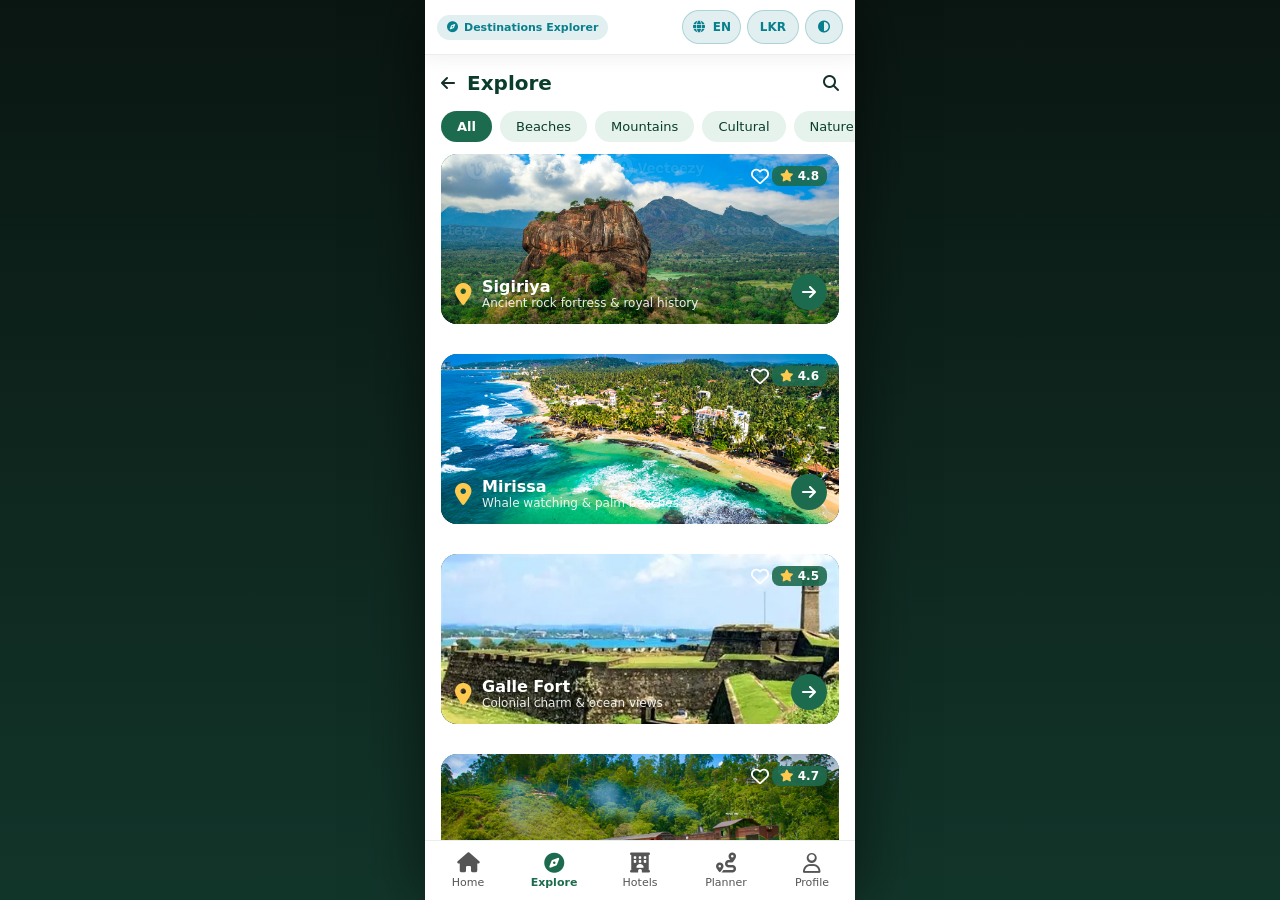
==== commit 2a3ccab3: "Update explore.html" ====
--- a/explore.html
+++ b/explore.html
@@ -45,6 +45,154 @@
 
       <!-- Destinations List Container -->
       <section class="list" id="exploreList"></section>
+            <!-- Mobile App Comprehensive Footer -->
+       <footer class="app-footer">
+
+        <div class="fotter-brand-section">
+          <div class="footer-logo">
+            <i class="fa-solid fa-umbrella-beach logo-icon-gold"></i>
+            <div class="logo-text">
+              <h2>LANAKA STAY</h2>
+              <small>YOUR JOURNEY, OUR CARE</small>
+            </div>
+          </div>
+          <p class="footer-about-text">
+            <strong>LANKA Stay</strong><span data-i18n="fd1"> - operated by LankaGo (Pvt) Ltd and incorporated under companies Act No. 7 0f 2026 (company Registration no. PV00345889) - is your trusted Sri Lanka travel partner, dedicated to craftingtailor-made journeys, authenticexperiences, culturalimmersion, and exceptional comfort.
+          </span></p>
+
+          <p class="footer-about-text"><span data-i18n="fd2">
+            We bring your travel dreams to life through expertly curated itineraries, genuine local insights, and personalized service every step of the way - <em>Because your journey our care.</em>
+          </span></p>
+
+          <div class="footer-social-icons">
+            <a href="#"><i class="fa-brands fa-linkedin-in"></i></a>
+            <a href="#"><i class="fa-brands fa-facebook-f"></i></a>
+            <a href="#"><i class="fa-brands fa-instagram"></i></a>
+            <a href="#"><i class="fa-brands fa-youtube"></i></a>
+            <a href="#"><i class="fa-brands fa-pinterest-p"></i></a>
+            <a href="#"><i class="fa-brands fa-x-twitter"></i></a>
+            <a href="#"><i class="fa-brands fa-tiktok"></i></a>
+          </div>
+
+          <div class="footer-partner-badge">
+            <span class="badge-tag">PARTNERED ON SOCIAL MEDIA</span>
+            <div class="partner-box-content">
+              <div class="partner-logo-title">Pick Me</div>
+              <div class="partner-sub">official Travel Media Partner</div>
+            </div>
+          </div>
+        </div>
+
+        <hr class="footer-divider">
+
+        <div class="footer-block">
+          <h3 class="footer-heading"><span data-i18n="lh">QUICK LINKS</span></h3>
+          <ul class="footer-nav-list">
+            <li><a href="index.html"><span data-i18n="l1">Home</span></a></li>
+            <li><a href="index.html"><span data-i18n="l2">Travel Testimonials</span></a></li>
+            <li><a href="index.html"><span data-i18n="l3">Tour Package</span></a></li>
+            <li><a href="index.html"><span data-i18n="l4">Day Tours</span></a></li>
+            <li><a href="index.html"><span data-i18n="l5">Destinations</span></a></li>
+            <li><a href="index.html"><span data-i18n="l6">Tailor Made Tours</span></a></li>
+            <li><a href="index.html"><span data-i18n="l7">MICE &amp; Corporate Travel</span></a></li>
+            <li><a href="index.html"><span data-i18n="l8">Blog</span></a></li>
+            <li><a href="index.html"><span data-i18n="l9">Careers</span></a></li>
+            <li><a href="index.html"><span data-i18n="l10">Our Partners</span></a></li>
+            <li><a href="index.html"><span data-i18n="l11">pay-fee-PVT-Ltd</span></a></li>
+            <li><a href="index.html"><span data-i18n="l12">Faq</span></a></li>
+            <li><a href="index.html"><span data-i18n="l13">About Us</span></a></li>
+            <li><a href="index.html"><span data-i18n="l14">Contackt Us</span></a></li>
+            <li><a href="index.html"><span data-i18n="l15">Rate Us</span></a></li>
+          </ul>
+        </div>
+
+        <hr class="footer-divider">
+
+        <div class="footer-block">
+          <h3 class="footer-heading"><span data-i18n="destinations">DESTINATIONS</span></h3>
+          <ul class="footer-nav-list">
+            <li><a href="#"><span data-i18n="sigiriya">Sigiriya</span></a></li>
+            <li><a href="#"><span data-i18n="kandy">Kandy</span></a></li>
+            <li><a href="#"><span data-i18n="ella">Ella</span></a></li>
+            <li><a href="#"><span data-i18n="nuwara_eliya">Nuwara Eliya</span></a></li>
+            <li><a href="#"><span data-i18n="mirissa">Mirissa</span></a></li>
+            <li><a href="#"><span data-i18n="galle">Galle</span></a></li>
+            <li><a href="#"><span data-i18n="yala_national_park">Yala National Park</span></a></li>
+            <li><a href="#"><span data-i18n="colombo">Colombo</span></a></li>
+            <li><a href="#"><span data-i18n="arugam_bay">Arugam Bay</span></a></li>
+          </ul>
+        </div>
+
+        <div class="footer-block">
+          <h3 class="footer-heading">BROWSE SRI LANKA TOURS</h3>
+          <div class="footer-tags-wrapper">
+            <a href="#" class="tour-chip">Wildlife Safaris</a>
+            <a href="#" class="tour-chip">Honeymoon Pakages</a>
+            <a href="#" class="tour-chip">Luxury Packages</a>
+            <a href="#" class="tour-chip">Family Trips</a>
+            <a href="#" class="tour-chip">Ayurveda &amp; Wellness</a>
+            <a href="#" class="tour-chip">Cultural Tours</a>
+            <a href="#" class="tour-chip">Heritage &amp; History</a>
+            <a href="#" class="tour-chip">Beach holidays</a>
+            <a href="#" class="tour-chip">Adventure Tours</a>
+            <a href="#" class="tour-chip">Nature &amp; Hills</a>
+            <a href="#" class="tour-chip">Private Transfers</a>
+            <a href="#" class="tour-chip">Scenic Train Journeys</a>
+            <a href="#" class="tour-chip">7 Days in Sri Lanka</a>
+            <a href="#" class="tour-chip">10 Days in Sri Lanka</a>
+            <a href="#" class="tour-chip">12 Days in Sri Lanka</a>
+            <a href="#" class="tour-chip">14 Days in Sri Lanka</a>
+          </div>
+        </div>
+
+        <hr class="footer-divider">
+
+        <div class="footer-block">
+          <h3 class="footer-heading">OUR OFFICE</h3>
+          <ul class="footer-contact-list">
+            <li>
+              <i class="fa-solid fa-phone"></i>
+              <span>Hotline: +94 85 345 3454</span>
+            </li>
+            <li>
+              <i class="fa-solid fa-phone-volume"></i>
+              <span>Genaral: +94 11 478 6784</span>
+            </li>
+            <li>
+              <i class="fa-solid fa-whatsapp"></i>
+              <span>Chat On WhatsApp</span>
+            </li>
+            <li>
+              <i class="fa-solid fa-envelope"></i>
+              <span>info@lankastay.com</span>
+            </li>
+            <li>
+              <i class="fa-solid fa-location-dot"></i>
+              <span>Lanka Stay (Pvt) Ltd, No. 105/A1, Western Province, Colombo3, Sri Lanka</span>
+            </li>
+          </ul>
+        </div>
+
+        <div class="footer-newsletter-card">
+          <h3 class="newsletter-sub">Subsscribe to recive travel tips and exclusive offers.</h3>
+          <from class="newsletter-form" onsubmit="event.preventDefault(); alert('Subsscribe successfully!');">
+            <input type="text" placeholder="Your Name" required>
+            <input type="email" placeholder="Your Email" required>
+            <button type="submit">Subscribe Now</button>
+          </from>
+        </div>
+
+        <div class="footer-legal">
+          <p>&copy; 2026 <strong>Lanka Stay (Pvt) Ltd</strong>. All rights reserved.</p>
+          <div class="footer-legal-links">
+            <a href="#">Privacy Policy</a> &bull;
+            <a href="#">Terms and Conditions</a> &bull;
+            <a href="#">Cookie Policy</a> &bull;
+            <a href="#">Sitemap</a>
+          </div>
+        </div>
+
+       </footer>
     </main>
 
     <!-- Bottom Navigation -->
@@ -122,4 +270,4 @@
   </script>
 </body>
 
-</html>+</html>
--- a/stylego.css
+++ b/stylego.css
@@ -1091,6 +1091,7 @@
   border-radius: 8px;
   font-size: 0.9rem;
   outline: none;
+  background: #fff;
 }
 
 .loc-primary-btn {
@@ -2316,6 +2317,8 @@
   display: flex;
   flex-direction: column;
   gap: 18px;
+  box-sizing: border-box;
+  max-width: 100%;
 }
 
 .plan-card-header {
@@ -2389,8 +2392,15 @@
   gap: 8px; 
 }
 .plan-phone-row .plan-cc { 
-  width: 112px; 
-  flex: none; 
+  width: 96px; 
+  flex: none;
+  padding: 12px 8px;
+  text-align: centere;
+  font-weight: 700;
+  cursor: pointer;
+  white-space: nowrap;
+  overflow: hidden;
+  text-overflow: ellipsis;
 }
 
 /* Plan type tiles */
@@ -2468,27 +2478,30 @@
 /* Step 2: Fixed Equal Sized Place Selector Cards Grid */
 .plan-dest-grid { 
   display: grid; 
-  grid-template-columns: repeat(2, 1fr); 
-  gap: 10px; 
+  grid-template-columns: repeat(2, minmax(0, 1fr));
+  gap: 8px;
+  widthP: 100%;
+  box-sizing: border-box;
 }
 .plan-dest-card {
   position: relative;
   display: flex;
   align-items: center;
   justify-content: space-between;
-  gap: 10px;
+  gap: 6px;
   height: 48px;
-  padding: 0 14px;
+  padding: 0 10px;
   background: #f7faf8;
   border: 1.5px solid var(--plan-line);
   border-radius: 14px;
   color: var(--plan-ink);
-  font-size: 14px;
+  font-size: 13.5px;
   font-weight: 700;
   text-align: left;
   cursor: pointer;
   transition: all .2s cubic-bezier(0.16, 1, 0.3, 1);
   box-sizing: border-box;
+  min-width: 0;
 }
 .plan-dest-card:active {
   transform: scale(.97);
@@ -2747,6 +2760,21 @@
 .plan-cc,
 .plan-cc option {
   font-family: inherit, "segoe UI Emoji", "Apple Color Emoji", "Noto Color Emoji", sans-serif;
+  font-size: 14px;
+  padding: 10px;
+  background: #ffffff;
+  color: var(--plan-ink);
+}
+
+.dark-mood .plan-cc {
+  background-color: #13261e;
+  color: #f1f5f3;
+  border-color: #1f3d30;
+}
+
+.dark-mood .plan-cc {
+  background-color: #13261e;
+  color: #f1f5f3;
 }
 
 .plan-summary b { 
@@ -3229,4 +3257,4 @@
 
 .dark-mode .plan-hr {
   border-top-color: #1f3d30;
-}+}
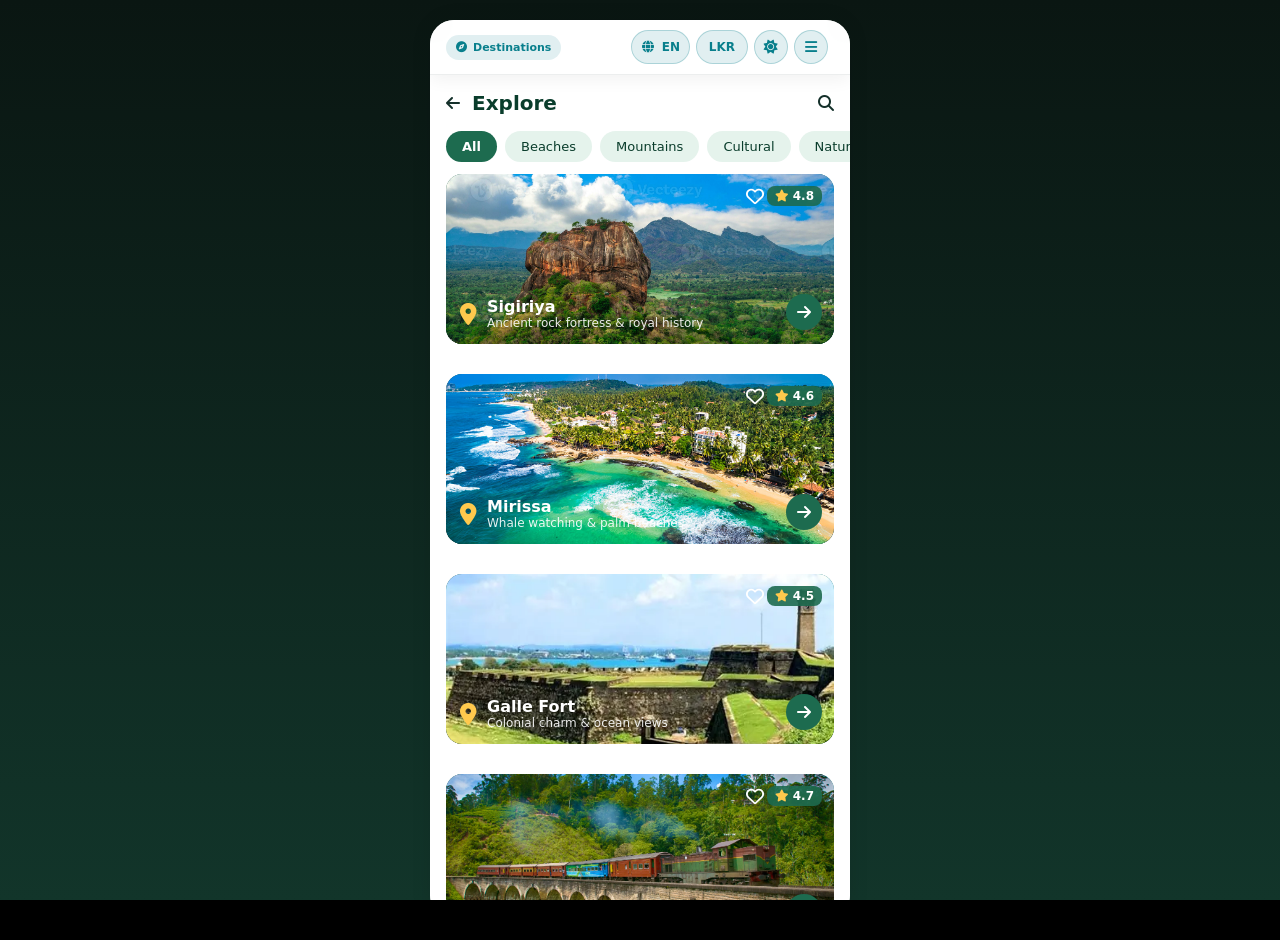
==== commit 11b42646: "Update explore.html" ====
--- a/explore.html
+++ b/explore.html
@@ -11,21 +11,62 @@
 
 <body>
   <div class="app">
-<div class="sys-utility-bar">
-  <div class="sys-alert"><i class="fa-solid fa-compass"></i>Destinations Explorer</div>
-  <div class="sys-utility-controls">
-    <label class="sys-select">
-      <i class="fa-solid fa-globe"></i>
-      <select id="langSelect" onchange="setLanguage(this.value)" aria-label="Language">
-        <option value="en">EN</option>
-        <option value="si">සිං</option>
-        <option value="ta">த</option>
-      </select>
-    </label>
-        <button class="sys-btn sys-curr-btn" onclick="toggleCurrency()">LKR</button>
-        <button class="sys-btn" onclick="toggleDarkMode()"><i class="fa-solid fa-circle-half-stroke"></i></button>
+    <div class="sys-utility-bar">
+      <div class="sys-alert"><i class="fa-solid fa-compass"></i>Destinations</div>
+      <div class="sys-utility-controls">
+        <label class="sys-select">
+          <i class="fa-solid fa-globe"></i>
+          <select id="langSelect" onchange="setLanguage(this.value)" aria-label="Language">
+            <option value="en">EN</option>
+            <option value="si">සිං</option>
+            <option value="ta">த</option>
+          </select>
+        </label>
+        <button class="sys-btn sys-curr-btn" onclick="toggleCurrency()" aria-label="Currency">LKR</button>
+        <button class="sys-btn sys-theme-btn" onclick="toggleDarkMode()" aria-label="Toggle dark mode">
+          <i class="fa-solid fa-sun"></i><i class="fa-solid fa-moon"></i>
+          <button class="sys-btn sys-theme-btn" onclick="toggleMenu()" aria-label="Open Menu">
+            <i class="fa-solid fa-bars"></i>
+          </button>
+        </button>
+
+        <!-- Slide-out Drawer Navigation Menu -->
+        <div id="navDrawer" class="nav-drawer">
+          <div class="drawer-header">
+            <div class="footer-logo" style="margin-bottom:0;">
+              <i class="fa-solid fa-umbrella-beach logo-icon-gold" style="font-size:24px;"></i>
+              <div class="logo-text">
+                <h2 class="color123">LANKA STAY</h2>
+              </div>
+            </div>
+            <button class="close-btn" onclick="toggleMenu()" aria-label="Close Menu"><i
+                class="fa-solid fa-xmark"></i></button>
+          </div>
+
+          <div class="drawer-content">
+            <span class="drawer-section-title">EXPLORE</span>
+            <a href="index.html" class="drawer-link active">Home</a>
+            <a href="hotel.html" class="drawer-link">Hotel Packages</a>
+            <a href="explore.html" class="drawer-link">Explore</a>
+            <a href="planner.html" class="drawer-link">Trip Planner</a>
+            <a href="explore.html" class="drawer-link">Destinations</a>
+            <a href="planner.html" class="drawer-link">Day Tours</a>
+            <a href="profile.html" class="drawer-link">Profile</a>
+
+            <span class="drawer-section-title">MORE</span>
+            <a href="index.html" class="drawer-link">Why Us</a>
+            <a href="index.html" class="drawer-link">Blog</a>
+            <a href="index.html" class="drawer-link">Testimonials</a>
+            <a href="saved.html" class="drawer-link">Saved</a>
+          </div>
+        </div>
+
+        <!-- Background Dark Overlay -->
+        <div id="drawerOverlay" class="drawer-overlay" onclick="toggleMenu()"></div>
       </div>
     </div>
+
+
 
     <main class="screen">
       <header class="page-header">
@@ -45,8 +86,9 @@
 
       <!-- Destinations List Container -->
       <section class="list" id="exploreList"></section>
-            <!-- Mobile App Comprehensive Footer -->
-       <footer class="app-footer">
+
+      <!-- Mobile App Comprehensive Footer -->
+      <footer class="app-footer">
 
         <div class="fotter-brand-section">
           <div class="footer-logo">
@@ -57,12 +99,17 @@
             </div>
           </div>
           <p class="footer-about-text">
-            <strong>LANKA Stay</strong><span data-i18n="fd1"> - operated by LankaGo (Pvt) Ltd and incorporated under companies Act No. 7 0f 2026 (company Registration no. PV00345889) - is your trusted Sri Lanka travel partner, dedicated to craftingtailor-made journeys, authenticexperiences, culturalimmersion, and exceptional comfort.
-          </span></p>
+            <strong>LANKA Stay</strong><span data-i18n="fd1"> - operated by LankaGo (Pvt) Ltd and incorporated under
+              companies Act No. 7 0f 2026 (company Registration no. PV00345889) - is your trusted Sri Lanka travel
+              partner, dedicated to craftingtailor-made journeys, authenticexperiences, culturalimmersion, and
+              exceptional comfort.
+            </span>
+          </p>
 
           <p class="footer-about-text"><span data-i18n="fd2">
-            We bring your travel dreams to life through expertly curated itineraries, genuine local insights, and personalized service every step of the way - <em>Because your journey our care.</em>
-          </span></p>
+              We bring your travel dreams to life through expertly curated itineraries, genuine local insights, and
+              personalized service every step of the way - <em>Because your journey our care.</em>
+            </span></p>
 
           <div class="footer-social-icons">
             <a href="#"><i class="fa-brands fa-linkedin-in"></i></a>
@@ -192,28 +239,22 @@
           </div>
         </div>
 
-       </footer>
+      </footer>
     </main>
 
-    <!-- Bottom Navigation -->
-    <nav class="bottom-nav">
-      <a href="index.html"><i class="fa-solid fa-house"></i><span data-i18n="home">Home</span></a>
-      <a href="explore.html" class="active"><i class="fa-solid fa-compass"></i><span data-i18n="explore">Explore</span></a>
-      <a href="hotel.html"><i class="fa-solid fa-hotel"></i><span data-i18n="hotels">Hotels</span></a>
-      <a href="planner.html"><i class="fa-solid fa-route"></i><span data-i18n="planner">Planner</span></a>
-      <a href="profile.html"><i class="fa-regular fa-user"></i><span data-i18n="profile">Profile</span></a>
-    </nav>
   </div>
 
   <script src="translations.js"></script>
   <script src="app.js"></script>
+  <script src="elephant-bot.js"></script>
+
   <script>
     const destinationsData = [
-      { name: "Sigiriya", category: "cultural", rating: "4.8", desc: "Ancient rock fortress & royal history", img: ".//images/ssg.jpg", link: "places detail.html" },
-      { name: "Mirissa", category: "beaches", rating: "4.6", desc: "Whale watching & palm beaches", img: ".//images/miris.jpg", link: "#" },
-      { name: "Galle Fort", category: "cultural", rating: "4.5", desc: "Colonial charm & ocean views", img: ".//images/glft.webp", link: "#" },
-      { name: "Ella Nine Arch", category: "mountains", rating: "4.7", desc: "Hike, scenic train & tea hills", img: ".//images/ellao.avif", link: "#" },
-      { name: "Yala National Park", category: "nature", rating: "4.9", desc: "Leopard safaris & wilderness", img: ".//images/yalao.jpg", link: "#" }
+      {name: "Sigiriya", category: "cultural", rating: "4.8", desc: "Ancient rock fortress & royal history", img: ".//images/ssg.jpg", link: "places detail.html"},
+      {name: "Mirissa", category: "beaches", rating: "4.6", desc: "Whale watching & palm beaches", img: ".//images/miris.jpg", link: "#"},
+      {name: "Galle Fort", category: "cultural", rating: "4.5", desc: "Colonial charm & ocean views", img: ".//images/glft.webp", link: "#"},
+      {name: "Ella Nine Arch", category: "mountains", rating: "4.7", desc: "Hike, scenic train & tea hills", img: ".//images/ellao.avif", link: "#"},
+      {name: "Yala National Park", category: "nature", rating: "4.9", desc: "Leopard safaris & wilderness", img: ".//images/yalao.jpg", link: "#"}
     ];
 
     let currentExploreCategory = 'all';
@@ -267,6 +308,8 @@
     document.addEventListener('DOMContentLoaded', () => {
       renderDestinations();
     });
+
+
   </script>
 </body>
 
--- a/stylego.css
+++ b/stylego.css
@@ -43,11 +43,13 @@
 
 /* App Wrapper & Mobile Frame */
 .app {
-  max-width: 430px;
   width: 100%;
+  max-width: 1200px;
   height: 100vh;
   height: 100dvh;
   margin: 0 auto;
+  min-height: 100vh;
+  box-sizing: border-box;
   background: #ffffff;
   display: flex;
   flex-direction: column;
@@ -161,11 +163,125 @@
   display: none;
 }
 
+/* Slide-out Drawer Base (Light Mode Default) */
+.nav-drawer {
+  position: fixed;
+  top: 0;
+  right: -320px; /* Hidden off-screen by default */
+  width: 280px;
+  height: 100vh;
+  height: 100dvh;
+  background-color: #ffffff; /* White background for Light Mode */
+  box-shadow: -5px 0 20px rgba(0, 0, 0, 0.4);
+  transition: right 0.3s ease-in-out, background-color 0.3s;
+  z-index: 2000;
+  display: flex;
+  flex-direction: column;
+  overflow-y: auto;
+}
+
+/* Open state */
+.nav-drawer.open {
+  right: 0;
+}
+
+/* Drawer Header */
+.drawer-header {
+  display: flex;
+  justify-content: space-between;
+  align-items: center;
+  padding: 16px 20px;
+  border-bottom: 1px solid rgba(0, 0, 0, 0.1);
+}
+
+.drawer-header .logo-text h2 {
+  color: #000000 !important; /* Dark text in Light Mode */
+}
+
+.close-btn {
+  background: none;
+  border: none;
+  color: #000000;
+  font-size: 22px;
+  cursor: pointer;
+}
+
+/* Drawer Content Links */
+.drawer-content {
+  padding: 16px 20px;
+  display: flex;
+  flex-direction: column;
+}
+
+.drawer-section-title {
+  font-size: 11px;
+  letter-spacing: 1.5px;
+  color: #12b866; /* Green accent */
+  margin-top: 15px;
+  margin-bottom: 8px;
+  font-weight: 700;
+}
+
+.drawer-link {
+  color: #000000; /* Dark text in Light Mode */
+  text-decoration: none;
+  font-size: 15px;
+  font-weight: 600;
+  padding: 10px 0;
+  border-bottom: 1px solid rgba(0, 0, 0, 0.05);
+  transition: color 0.2s;
+}
+
+.drawer-link:hover, 
+.drawer-link.active {
+  color: #f44336;
+}
+
+
+/* ========================================== */
+/* DARK MODE OVERRIDES FOR NAVIGATION DRAWER  */
+/* ========================================== */
+.app.dark-mode .nav-drawer {
+  background-color: #121c17 !important; /* Dark background matching your app */
+  border-left: 1px solid #2a3d33;
+}
+
+.app.dark-mode .nav-drawer .drawer-header {
+  border-bottom-color: rgba(255, 255, 255, 0.1);
+}
+
+.app.dark-mode .nav-drawer .drawer-header .logo-text h2 {
+  color: #ffffff !important; /* White text in Dark Mode */
+}
+
+.app.dark-mode .nav-drawer .close-btn {
+  color: #ffffff !important;
+}
+
+.app.dark-mode .nav-drawer .drawer-section-title {
+  color: #3ddc97 !important; /* Accent green in Dark Mode */
+}
+
+.app.dark-mode .nav-drawer .drawer-link {
+  color: #e2f1ea !important; /* Light text for links in Dark Mode */
+  border-bottom-color: rgba(255, 255, 255, 0.05);
+}
+
+.app.dark-mode .nav-drawer .drawer-link:hover, 
+.app.dark-mode .nav-drawer .drawer-link.active {
+  color: #3ddc97 !important;
+}
+
 /* Top System Utility Header */
 .sys-utility-bar {
+  display: flex;
+  align-items: center;
+  flex-wrap: wrap;
+  width: 100%;
   background: rgba(255, 255, 255, 0.92);
   color: #14302a;
-  padding: 10px 12px;
+  padding: 10px 16px;
+  box-sizing: border-box;
   font-family: 'Segoe UI', system-ui, sans-serif;
   display: flex;
   justify-content: space-between;
@@ -1091,7 +1207,6 @@
   border-radius: 8px;
   font-size: 0.9rem;
   outline: none;
-  background: #fff;
 }
 
 .loc-primary-btn {
@@ -1192,103 +1307,316 @@
 }
 
 /* Chatbot Floating Widget */
-.chat-fab {
+/* ===== Sri Lanka Elephant Chatbot ===== */
+:root {
+  --eb-teal: #0f5c5c;
+  --eb-teal-dark: #0a4343;
+  --eb-gold: #f0b429;
+  --eb-maroon: #8a1c2b;
+  --eb-cream: #fff8ea;
+  --eb-ink: #23303a;
+  --eb-w: 96px;
+  --eb-h: 112px;
+}
+
+/* ---------- Floating elephant ---------- */
+.ebot {
+  position: fixed;
+  left: 0;
+  top: 0;
+  width: var(--eb-w);
+  height: var(--eb-h);
+  z-index: 9998;
+  cursor: grab;
+  touch-action: none;
+  user-select: none;
+  -webkit-user-select: none;
+  -webkit-tap-highlight-color: transparent;
+  will-change: transform;
+}
+.ebot.dragging { cursor: grabbing; }
+
+.ebot-sprite {
+  width: 100%;
+  height: 100%;
+  transform-origin: 50% 8%;
+  transform: rotate(var(--swing, 0deg));
+  will-change: transform;
+}
+.el { width: 100%; height: 100%; display: block; overflow: visible; pointer-events: none; }
+.el * { transform-box: view-box; }
+
+.ebot-shadow {
   position: absolute;
-  bottom: 75px;
-  right: 16px;
-  width: 48px;
-  height: 48px;
+  left: 18%; right: 18%; bottom: -5px;
+  height: 8px;
   border-radius: 50%;
-  background: #087f8c;
-  color: white;
-  display: grid;
-  place-items: center;
-  font-size: 20px;
-  box-shadow: 0 4px 15px rgba(0, 0, 0, 0.3);
+  background: rgba(0, 0, 0, .2);
+  filter: blur(2px);
+  transition: opacity .2s;
+  pointer-events: none;
+}
+.ebot.air .ebot-shadow { opacity: 0; }
+
+/* ---------- Greeting bubble ---------- */
+.ebot-bubble {
+  position: absolute;
+  right: 4px;
+  bottom: 100%;
+  margin-bottom: 8px;
+  width: max-content;
+  max-width: 170px;
+  padding: 8px 12px;
+  background: #fff;
+  color: var(--eb-ink);
+  font: 600 13px/1.35 system-ui, -apple-system, "Segoe UI", sans-serif;
+  border-radius: 14px;
+  box-shadow: 0 6px 18px rgba(0, 0, 0, .18);
+  opacity: 0;
+  transform: translateY(6px) scale(.95);
+  transition: opacity .25s, transform .25s;
+  pointer-events: none;
+}
+.ebot-bubble::after {
+  content: "";
+  position: absolute;
+  right: 26px; bottom: -6px;
+  width: 12px; height: 12px;
+  background: #fff;
+  transform: rotate(45deg);
+  border-radius: 2px;
+}
+.ebot-bubble.show { opacity: 1; transform: none; }
+
+/* ---------- Stars (dizzy) ---------- */
+.ebot-stars {
+  position: absolute;
+  left: 50%; top: -6px;
+  width: 0; height: 0;
+  opacity: 0;
+  pointer-events: none;
+}
+.ebot-stars span {
+  position: absolute;
+  left: -8px; top: -8px;
+  color: var(--eb-gold);
+  font-size: 16px;
+  text-shadow: 0 1px 2px rgba(0, 0, 0, .25);
+}
+.ebot-stars span:nth-child(1) { transform: translate(-28px, 0); }
+.ebot-stars span:nth-child(2) { transform: translate(0, -10px); }
+.ebot-stars span:nth-child(3) { transform: translate(28px, 0); }
+.ebot.landed .ebot-stars { opacity: 1; animation: eb-spin 1s linear infinite; }
+@keyframes eb-spin { to { transform: rotate(360deg); } }
+
+/* ---------- Elephant parts: defaults ---------- */
+.ear-l { transform-origin: 44px 44px; }
+.ear-r { transform-origin: 76px 44px; }
+.trunk { transform-origin: 60px 58px; }
+.tail  { transform-origin: 84px 98px; }
+.leg-l { transform-origin: 48px 106px; }
+.leg-r { transform-origin: 72px 106px; }
+
+.eyes-worried, .eyes-dizzy { display: none; }
+
+/* ---------- IDLE ---------- */
+.is-idle .el-all, .is-getup .el-all { transform-origin: 60px 132px; }
+.is-idle .el-all { animation: eb-bob 2.6s ease-in-out infinite; }
+.is-idle .ear-l { animation: eb-earL 3.4s ease-in-out infinite; }
+.is-idle .ear-r { animation: eb-earR 3.4s ease-in-out infinite .15s; }
+.is-idle .trunk { animation: eb-sway 3.2s ease-in-out infinite; }
+.is-idle .tail  { animation: eb-tail 1.6s ease-in-out infinite alternate; }
+.eyes-open { transform-origin: 60px 48px; animation: eb-blink 4.2s infinite; }
+
+@keyframes eb-bob { 0%, 100% { transform: scale(1, 1); } 50% { transform: scale(1.02, 1.035); } }
+@keyframes eb-earL { 0%, 82%, 100% { transform: rotate(0); } 88% { transform: rotate(-14deg); } 94% { transform: rotate(5deg); } }
+@keyframes eb-earR { 0%, 82%, 100% { transform: rotate(0); } 88% { transform: rotate(14deg); } 94% { transform: rotate(-5deg); } }
+@keyframes eb-sway { 0%, 100% { transform: rotate(-5deg); } 50% { transform: rotate(6deg); } }
+@keyframes eb-tail { from { transform: rotate(-10deg); } to { transform: rotate(14deg); } }
+@keyframes eb-blink { 0%, 93%, 100% { transform: scaleY(1); } 96% { transform: scaleY(.08); } }
+
+/* ---------- DRAG (hanging) + FALL (flailing) ---------- */
+.is-drag .eyes-open, .is-fall .eyes-open, .is-land .eyes-open { display: none; }
+.is-drag .eyes-worried, .is-fall .eyes-worried { display: inline; }
+.is-land .eyes-dizzy { display: inline; }
+
+.is-drag .el-all { transform-origin: 60px 12px; animation: eb-stretch .5s ease-in-out infinite alternate; }
+.is-drag .leg-l, .is-fall .leg-l { animation: eb-dangL .5s ease-in-out infinite alternate; }
+.is-drag .leg-r, .is-fall .leg-r { animation: eb-dangR .5s ease-in-out infinite alternate; }
+.is-drag .ear-l, .is-fall .ear-l { animation: eb-flapL .26s ease-in-out infinite alternate; }
+.is-drag .ear-r, .is-fall .ear-r { animation: eb-flapR .26s ease-in-out infinite alternate; }
+.is-drag .trunk, .is-fall .trunk { animation: eb-trunkSwing .6s ease-in-out infinite alternate; }
+.is-drag .tail,  .is-fall .tail  { animation: eb-tail .3s ease-in-out infinite alternate; }
+.is-fall .el-all { transform-origin: 60px 12px; transform: scale(.97, 1.08); }
+
+@keyframes eb-stretch { from { transform: scale(.98, 1.04); } to { transform: scale(.96, 1.09); } }
+@keyframes eb-dangL { from { transform: rotate(-16deg); } to { transform: rotate(12deg); } }
+@keyframes eb-dangR { from { transform: rotate(16deg); } to { transform: rotate(-12deg); } }
+@keyframes eb-flapL { from { transform: rotate(-4deg); } to { transform: rotate(-26deg); } }
+@keyframes eb-flapR { from { transform: rotate(4deg); } to { transform: rotate(26deg); } }
+@keyframes eb-trunkSwing { from { transform: rotate(-16deg); } to { transform: rotate(16deg); } }
+
+/* ---------- LAND (splat, dizzy) ---------- */
+.is-land .el-all {
+  transform-origin: 60px 132px;
+  animation: eb-splat 1.2s cubic-bezier(.2, .8, .3, 1) forwards;
+}
+.is-land .leg-l { transform: rotate(-32deg); }
+.is-land .leg-r { transform: rotate(32deg); }
+.is-land .ear-l { transform: rotate(18deg); }
+.is-land .ear-r { transform: rotate(-18deg); }
+.is-land .trunk { transform: rotate(10deg); }
+@keyframes eb-splat {
+  0%   { transform: scale(1.2, .72); }
+  16%  { transform: scale(.92, 1.1); }
+  34%  { transform: scale(1.3, .6); }
+  100% { transform: scale(1.3, .6); }
+}
+
+/* ---------- GET UP ---------- */
+.is-getup .el-all { animation: eb-getup .5s ease-out; }
+@keyframes eb-getup {
+  0%   { transform: scale(1.3, .6); }
+  45%  { transform: scale(.86, 1.16); }
+  75%  { transform: scale(1.05, .96); }
+  100% { transform: scale(1, 1); }
+}
+
+/* ---------- TALK (bot replied) ---------- */
+.ebot.talk .el-all { animation: eb-hop .5s ease-out; }
+.ebot.talk .trunk  { animation: eb-trunkUp .5s ease-out; }
+@keyframes eb-hop {
+  0%, 100% { transform: translateY(0) scale(1, 1); }
+  40% { transform: translateY(-8px) scale(.96, 1.06); }
+}
+@keyframes eb-trunkUp { 0%, 100% { transform: rotate(0); } 40% { transform: rotate(-28deg); } 70% { transform: rotate(12deg); } }
+
+/* ---------- Chat panel ---------- */
+.ebot-panel {
+  position: fixed;
+  left: 0; top: 0;
+  z-index: 9999;
+  width: min(340px, calc(100vw - 16px));
+  height: min(480px, 70vh);
+  display: flex;
+  flex-direction: column;
+  background: var(--eb-cream);
+  border-radius: 20px;
+  overflow: hidden;
+  box-shadow: 0 18px 50px rgba(0, 0, 0, .3);
+  font-family: system-ui, -apple-system, "Segoe UI", Roboto, sans-serif;
+  visibility: hidden;
+  opacity: 0;
+  transform: scale(.92);
+  transform-origin: bottom right;
+  transition: opacity .2s, transform .2s, visibility .2s;
+}
+.ebot-panel.open { visibility: visible; opacity: 1; transform: none; }
+
+.ebot-head {
+  display: flex; align-items: center; gap: 10px;
+  padding: 12px 14px;
+  background: linear-gradient(135deg, var(--eb-teal), var(--eb-teal-dark));
+  color: #fff;
+}
+.ebot-avatar {
+  width: 38px; height: 38px;
+  display: grid; place-items: center;
+  font-size: 22px;
+  background: #fff;
+  border-radius: 50%;
+  border: 2px solid var(--eb-gold);
+}
+.ebot-title { flex: 1; line-height: 1.2; }
+.ebot-title strong { display: block; font-size: 15px; }
+.ebot-title small { opacity: .85; font-size: 12px; }
+.ebot-close {
+  width: 32px; height: 32px;
+  border: 0; border-radius: 50%;
+  background: rgba(255, 255, 255, .15);
+  color: #fff; font-size: 18px; cursor: pointer;
+}
+.ebot-close:hover { background: rgba(255, 255, 255, .28); }
+
+.ebot-msgs {
+  flex: 1;
+  overflow-y: auto;
+  padding: 14px 12px;
+  display: flex; flex-direction: column; gap: 8px;
+  background:
+    radial-gradient(circle at 100% 0, rgba(240, 180, 41, .12), transparent 40%),
+    var(--eb-cream);
+  scroll-behavior: smooth;
+}
+.ebot-msg {
+  max-width: 85%;
+  padding: 9px 12px;
+  font-size: 14px; line-height: 1.45;
+  border-radius: 16px;
+  word-wrap: break-word;
+  animation: eb-pop .2s ease-out;
+}
+.ebot-msg.bot { align-self: flex-start; background: #fff; color: var(--eb-ink); border-bottom-left-radius: 4px; box-shadow: 0 1px 3px rgba(0, 0, 0, .08); }
+.ebot-msg.user { align-self: flex-end; background: var(--eb-teal); color: #fff; border-bottom-right-radius: 4px; }
+.ebot-msg b { color: var(--eb-maroon); }
+.ebot-msg ul { margin: 6px 0 0; padding-left: 18px; }
+@keyframes eb-pop { from { opacity: 0; transform: translateY(6px); } }
+
+.ebot-typing { display: inline-flex; gap: 4px; padding: 12px 14px; }
+.ebot-typing i { width: 7px; height: 7px; border-radius: 50%; background: #9aa7b0; animation: eb-dot 1s infinite; }
+.ebot-typing i:nth-child(2) { animation-delay: .15s; }
+.ebot-typing i:nth-child(3) { animation-delay: .3s; }
+@keyframes eb-dot { 0%, 60%, 100% { transform: translateY(0); opacity: .5; } 30% { transform: translateY(-5px); opacity: 1; } }
+
+.ebot-chips {
+  display: flex; gap: 6px;
+  padding: 8px 10px 0;
+  overflow-x: auto;
+  background: var(--eb-cream);
+  scrollbar-width: none;
+}
+.ebot-chips::-webkit-scrollbar { display: none; }
+.ebot-chips button {
+  flex: none;
+  padding: 6px 12px;
+  border: 1px solid var(--eb-teal);
+  border-radius: 999px;
+  background: #fff; color: var(--eb-teal);
+  font: 600 12.5px system-ui, sans-serif;
   cursor: pointer;
-  z-index: 101;
-}
-
-.chat-modal {
-  position: absolute;
-  inset: 0;
-  background: rgba(0, 0, 0, 0.6);
-  z-index: 200;
-  display: none;
-  justify-content: center;
-  align-items: flex-end;
-}
-
-.chat-window {
-  background: #ffffff;
-  width: 100%;
-  height: 75%;
-  border-radius: 20px 20px 0 0;
-  display: flex;
-  flex-direction: column;
-  overflow: hidden;
-}
-
-.chat-header {
-  background: #1d6b4f;
-  color: white;
-  padding: 14px 16px;
-  display: flex;
-  justify-content: space-between;
-  align-items: center;
-  font-weight: bold;
-}
-
-.chat-messages {
-  flex: 1;
-  padding: 14px;
-  overflow-y: auto;
-  display: flex;
-  flex-direction: column;
-  gap: 10px;
-  font-size: 13px;
-}
-
-.msg-bot {
-  background: #e5f3ec;
-  color: #0a3d2c;
-  padding: 8px 12px;
-  border-radius: 12px 12px 12px 0;
-  max-width: 80%;
-}
-
-.msg-user {
-  background: #087f8c;
-  color: white;
-  padding: 8px 12px;
-  border-radius: 12px 12px 0 12px;
-  align-self: flex-end;
-  max-width: 80%;
-}
-
-.chat-input-bar {
-  display: flex;
+  white-space: nowrap;
+}
+.ebot-chips button:hover { background: var(--eb-teal); color: #fff; }
+
+.ebot-form {
+  display: flex; gap: 8px;
   padding: 10px;
-  border-top: 1px solid #eee;
-  gap: 8px;
-}
-
-.chat-input-bar input {
-  flex: 1;
-  padding: 8px 12px;
-  border: 1px solid #ccc;
-  border-radius: 20px;
-  font-size: 13px;
-}
-
-.chat-input-bar button {
-  background: #1d6b4f;
-  color: white;
-  border: none;
-  padding: 8px 14px;
-  border-radius: 20px;
-  font-size: 13px;
-}
+  background: var(--eb-cream);
+}
+.ebot-form input {
+  flex: 1; min-width: 0;
+  padding: 10px 14px;
+  border: 1px solid #d8d2c2; border-radius: 999px;
+  font-size: 16px; /* prevents iOS zoom */
+  outline: none; background: #fff;
+}
+.ebot-form input:focus { border-color: var(--eb-teal); }
+.ebot-form button {
+  width: 42px; height: 42px;
+  border: 0; border-radius: 50%;
+  background: var(--eb-gold); color: var(--eb-ink);
+  font-size: 18px; font-weight: 700; cursor: pointer;
+}
+
+/* Phones: panel becomes a bottom sheet */
+@media (max-width: 480px) {
+  .ebot-panel { left: 8px !important; right: 8px; top: auto !important; bottom: 8px; width: auto; height: 62vh; transform-origin: bottom center; }
+}
+
+@media (prefers-reduced-motion: reduce) {
+  .ebot *, .ebot-panel { animation-duration: .01s !important; }
+}
+
 
 /* Bottom Navigation */
 .bottom-nav {
@@ -2229,6 +2557,15 @@
   }
 }
 
+@media (min-width: 1024px) {
+  .app {
+    max-width: 420px;
+    box-shadow: 0 0 20px rgba(0,0,0,.1);
+    margin: 20px auto;
+    border-radius: 24px;
+  }
+}
+
 /* Central Floating Wrapper (Restricts Width, Creates Page Margin) */
 .planner-wrapper {
   max-width: 440px;
@@ -2393,9 +2730,9 @@
 }
 .plan-phone-row .plan-cc { 
   width: 96px; 
-  flex: none;
+  flex: none; 
   padding: 12px 8px;
-  text-align: centere;
+  text-align: center;
   font-weight: 700;
   cursor: pointer;
   white-space: nowrap;
@@ -2478,11 +2815,12 @@
 /* Step 2: Fixed Equal Sized Place Selector Cards Grid */
 .plan-dest-grid { 
   display: grid; 
-  grid-template-columns: repeat(2, minmax(0, 1fr));
+  grid-template-columns: repeat(2, minmax(0, 1fr)); 
   gap: 8px;
-  widthP: 100%;
+  width: 100;
   box-sizing: border-box;
 }
+
 .plan-dest-card {
   position: relative;
   display: flex;
@@ -2763,7 +3101,7 @@
   font-size: 14px;
   padding: 10px;
   background: #ffffff;
-  color: var(--plan-ink);
+  color: var(--plan-link);
 }
 
 .dark-mood .plan-cc {
@@ -2772,8 +3110,8 @@
   border-color: #1f3d30;
 }
 
-.dark-mood .plan-cc {
-  background-color: #13261e;
+.dark-mood .plan-cc option {
+  background-color: #0e1c16;
   color: #f1f5f3;
 }
 
